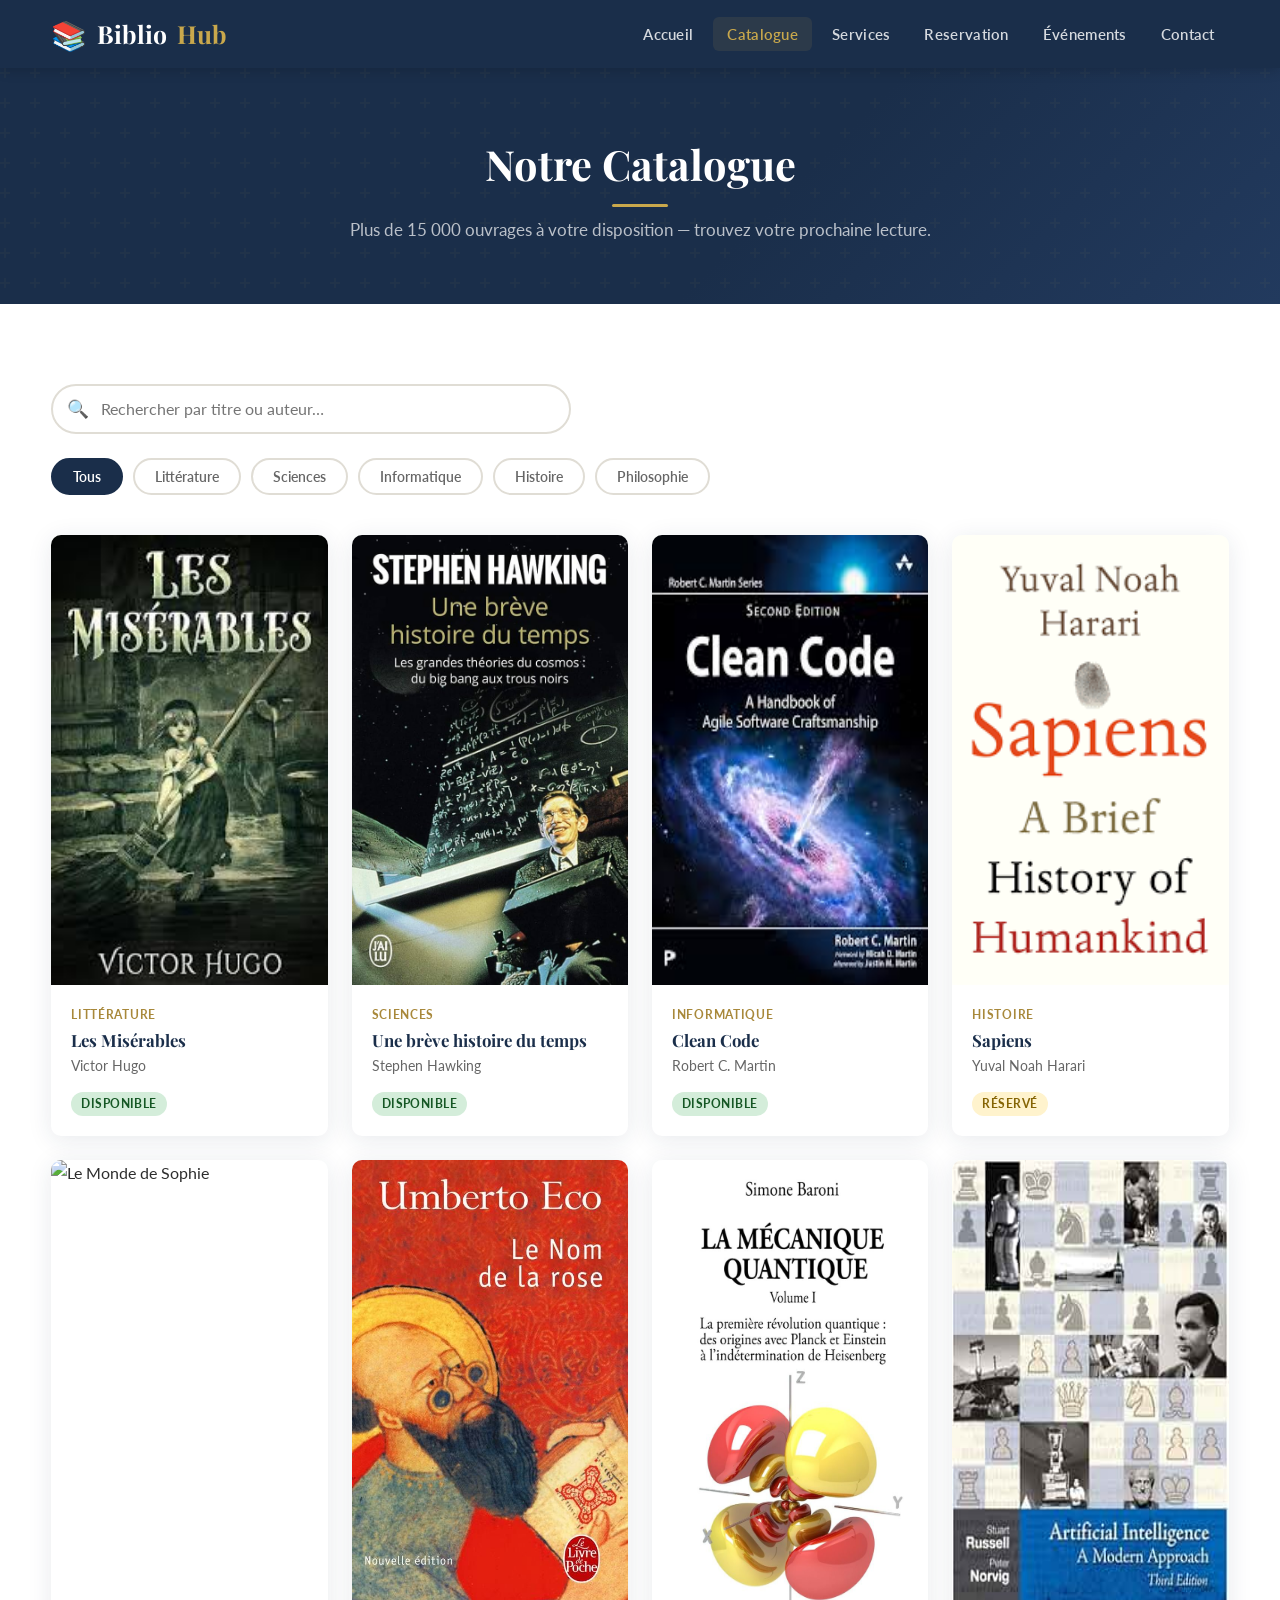
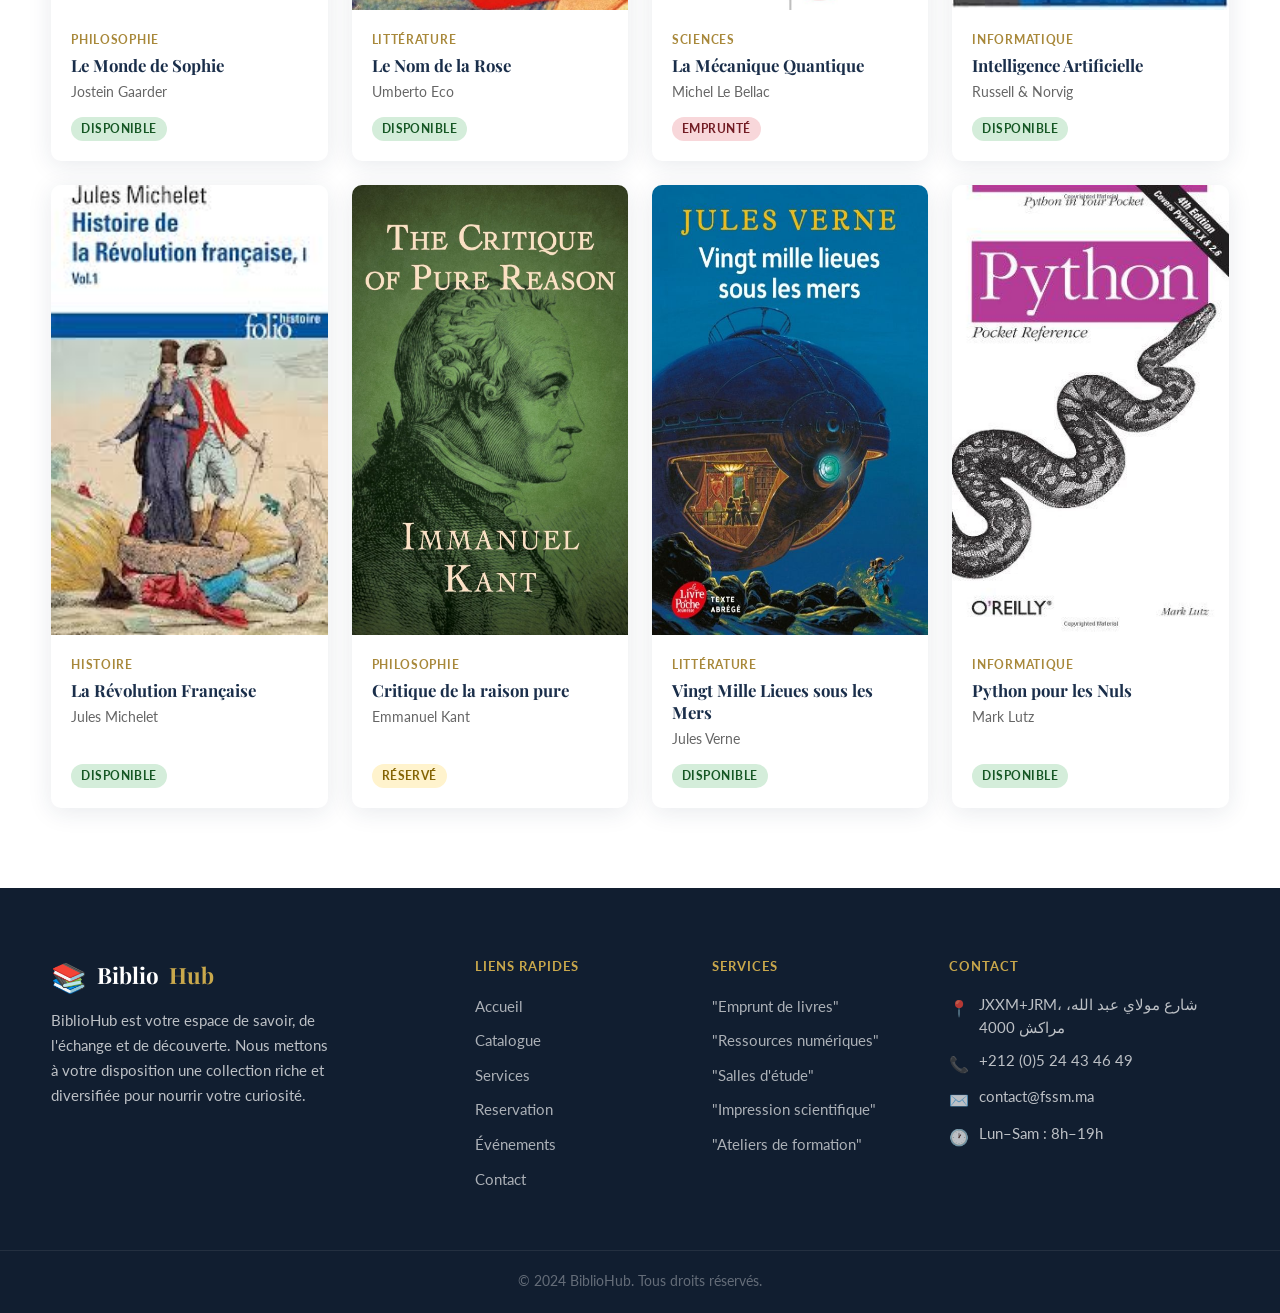
==== catalogue.html @ ebbd9ca8 "t5rbi9a" ====
<!DOCTYPE html>
<html lang="fr">
<head>
  <meta charset="UTF-8" />
  <meta name="viewport" content="width=device-width, initial-scale=1.0" />
  <title>Catalogue — BiblioHub</title>
  <link rel="preconnect" href="https://fonts.googleapis.com" />
  <link rel="preconnect" href="https://fonts.gstatic.com" crossorigin />
  <link href="https://fonts.googleapis.com/css2?family=Playfair+Display:wght@400;600;700&family=Lato:wght@300;400;600;700&display=swap" rel="stylesheet" />
  <link rel="stylesheet" href="css/style.css" />
</head>
<body>

  <!-- ── NAVBAR ── -->
  <nav class="navbar" role="navigation" aria-label="Navigation principale">
    <div class="nav-container">
      <a href="index.html" class="nav-logo" aria-label="BiblioHub — Accueil">
        <span class="logo-icon">📚</span>
        Biblio<span>Hub</span>
      </a>
      <button class="hamburger" id="hamburger" aria-label="Ouvrir le menu" aria-expanded="false">
        <span></span><span></span><span></span>
      </button>
      <ul class="nav-links" id="navLinks" role="list">
        <li><a href="index.html">Accueil</a></li>
        <li><a href="catalogue.html">Catalogue</a></li>
        <li><a href="services.html">Services</a></li>
        <li><a href="reservation.html">Reservation</a></li>
        <li><a href="evenements.html">Événements</a></li>
        <li><a href="contact.html">Contact</a></li>
      </ul>
    </div>
  </nav>

  <!-- ── PAGE HEADER ── -->
  <header class="page-header">
    <h1>Notre Catalogue</h1>
    <div class="gold-line"></div>
    <p>Plus de 15 000 ouvrages à votre disposition — trouvez votre prochaine lecture.</p>
  </header>

  <!-- ── CATALOGUE SECTION ── -->
  <section class="section">
    <div class="container">

      <!-- Search and filter controls -->
      <div class="catalogue-controls">

        <!-- Live search input -->
        <div class="search-box">
          <span class="search-icon" aria-hidden="true">🔍</span>
          <input
            type="search"
            id="bookSearch"
            placeholder="Rechercher par titre ou auteur…"
            aria-label="Rechercher un livre"
            autocomplete="off"
          />
        </div>

        <!-- Category filter buttons -->
        <div class="filter-buttons" role="group" aria-label="Filtrer par catégorie">
          <button class="filter-btn active" data-category="tous">Tous</button>
          <button class="filter-btn" data-category="littérature">Littérature</button>
          <button class="filter-btn" data-category="sciences">Sciences</button>
          <button class="filter-btn" data-category="informatique">Informatique</button>
          <button class="filter-btn" data-category="histoire">Histoire</button>
          <button class="filter-btn" data-category="philosophie">Philosophie</button>
        </div>

      </div>

      <!-- Books grid — 12 cards, each with data-category for JS filtering -->
      <div class="catalogue-grid">

        <!-- 1 — Littérature -->
        <article class="book-card" data-category="littérature">
          <div class="book-cover" aria-hidden="true" style="display: contents;"><img src="images/Les Misérables.jfif" alt="Les Misérables" height="450px"></div>
          <div class="book-body">
            <div class="book-category">Littérature</div>
            <h3 class="book-title">Les Misérables</h3>
            <p class="book-author">Victor Hugo</p>
            <div class="book-footer">
              <span class="badge badge-available">Disponible</span>
            </div>
          </div>
        </article>

        <!-- 2 — Sciences -->
        <article class="book-card" data-category="sciences">
          <div class="book-cover" aria-hidden="true" style="display: contents;"><img src="images/Une brève histoire du temps.jpg" alt="Une brève histoire du temps" height="450px"></div>
          <div class="book-body">
            <div class="book-category">Sciences</div>
            <h3 class="book-title">Une brève histoire du temps</h3>
            <p class="book-author">Stephen Hawking</p>
            <div class="book-footer">
              <span class="badge badge-available">Disponible</span>
            </div>
          </div>
        </article>

        <!-- 3 — Informatique -->
        <article class="book-card" data-category="informatique">
          <div class="book-cover" aria-hidden="true" style="display: contents;"><img src="images/Clean Code.jfif" alt="Clean Code" height="450px"></div>
          <div class="book-body">
            <div class="book-category">Informatique</div>
            <h3 class="book-title">Clean Code</h3>
            <p class="book-author">Robert C. Martin</p>
            <div class="book-footer">
              <span class="badge badge-available">Disponible</span>
            </div>
          </div>
        </article>

        <!-- 4 — Histoire -->
        <article class="book-card" data-category="histoire">
          <div class="book-cover" aria-hidden="true" style="display: contents;"><img src="images/Sapiens.png" alt="Sapiens" height="450px"></div>
          <div class="book-body">
            <div class="book-category">Histoire</div>
            <h3 class="book-title">Sapiens</h3>
            <p class="book-author">Yuval Noah Harari</p>
            <div class="book-footer">
              <span class="badge badge-reserved">Réservé</span>
            </div>
          </div>
        </article>

        <!-- 5 — Philosophie -->
        <article class="book-card" data-category="philosophie">
          <div class="book-cover" aria-hidden="true" style="display: contents;"><img src="images/Le Monde de Sophie.jfif" alt="Le Monde de Sophie" height="450px"></div>
          <div class="book-body">
            <div class="book-category">Philosophie</div>
            <h3 class="book-title">Le Monde de Sophie</h3>
            <p class="book-author">Jostein Gaarder</p>
            <div class="book-footer">
              <span class="badge badge-available">Disponible</span>
            </div>
          </div>
        </article>

        <!-- 6 — Littérature -->
        <article class="book-card" data-category="littérature">
          <div class="book-cover" aria-hidden="true" style="display: contents;"><img src="images/Le Nom de la Rose.jfif" alt="Le Nom de la Rose" height="450px"></div>
          <div class="book-body">
            <div class="book-category">Littérature</div>
            <h3 class="book-title">Le Nom de la Rose</h3>
            <p class="book-author">Umberto Eco</p>
            <div class="book-footer">
              <span class="badge badge-available">Disponible</span>
            </div>
          </div>
        </article>

        <!-- 7 — Sciences -->
        <article class="book-card" data-category="sciences">
          <div class="book-cover" aria-hidden="true" style="display: contents;"><img src="images/La Mécanique Quantique.jfif" alt="La Mécanique Quantique" height="450px"></div>
          <div class="book-body">
            <div class="book-category">Sciences</div>
            <h3 class="book-title">La Mécanique Quantique</h3>
            <p class="book-author">Michel Le Bellac</p>
            <div class="book-footer">
              <span class="badge badge-unavailable">Emprunté</span>
            </div>
          </div>
        </article>

        <!-- 8 — Informatique -->
        <article class="book-card" data-category="informatique">
          <div class="book-cover" aria-hidden="true" style="display: contents;"><img src="images/Intelligence Artificielle.jpg" alt="Intelligence Artificielle" height="450px"></div>
          <div class="book-body">
            <div class="book-category">Informatique</div>
            <h3 class="book-title">Intelligence Artificielle</h3>
            <p class="book-author">Russell & Norvig</p>
            <div class="book-footer">
              <span class="badge badge-available">Disponible</span>
            </div>
          </div>
        </article>

        <!-- 9 — Histoire -->
        <article class="book-card" data-category="histoire">
          <div class="book-cover" aria-hidden="true" style="display: contents;"><img src="images/La Révolution Française.jfif" alt="La Révolution Française" height="450px"></div>
          <div class="book-body">
            <div class="book-category">Histoire</div>
            <h3 class="book-title">La Révolution Française</h3>
            <p class="book-author">Jules Michelet</p>
            <div class="book-footer">
              <span class="badge badge-available">Disponible</span>
            </div>
          </div>
        </article>

        <!-- 10 — Philosophie -->
        <article class="book-card" data-category="philosophie">
          <div class="book-cover" aria-hidden="true" style="display: contents;"><img src="images/Critique de la raison pure.jpg" alt="Critique de la raison pure" height="450px"></div>
          <div class="book-body">
            <div class="book-category">Philosophie</div>
            <h3 class="book-title">Critique de la raison pure</h3>
            <p class="book-author">Emmanuel Kant</p>
            <div class="book-footer">
              <span class="badge badge-reserved">Réservé</span>
            </div>
          </div>
        </article>

        <!-- 11 — Littérature -->
        <article class="book-card" data-category="littérature">
          <div class="book-cover" aria-hidden="true" style="display: contents;"><img src="images/Vingt Mille Lieues sous les Mers.jpg" alt="Vingt Mille Lieues sous les Mers" height="450px"></div>
          <div class="book-body">
            <div class="book-category">Littérature</div>
            <h3 class="book-title">Vingt Mille Lieues sous les Mers</h3>
            <p class="book-author">Jules Verne</p>
            <div class="book-footer">
              <span class="badge badge-available">Disponible</span>
            </div>
          </div>
        </article>

        <!-- 12 — Informatique -->
        <article class="book-card" data-category="informatique">
          <div class="book-cover" aria-hidden="true" style="display: contents;"><img src="images/Python pour les Nuls.jpg" alt="Python pour les Nuls" height="450px"></div>
          <div class="book-body">
            <div class="book-category">Informatique</div>
            <h3 class="book-title">Python pour les Nuls</h3>
            <p class="book-author">Mark Lutz</p>
            <div class="book-footer">
              <span class="badge badge-available">Disponible</span>
            </div>
          </div>
        </article>

      </div><!-- /catalogue-grid -->

      <!-- No results message (shown by JS when nothing matches) -->
      <div id="noResults" class="no-results" style="display:none;" role="status" aria-live="polite">
        <p>🔎 Aucun livre trouvé pour votre recherche. Essayez un autre terme.</p>
      </div>

    </div>
  </section>

  <!-- ── FOOTER ── -->
  <footer class="footer" role="contentinfo">
    <div class="container">
      <div class="footer-grid">
        <div class="footer-brand">
          <div class="nav-logo" style="margin-bottom:14px;">
            <span class="logo-icon">📚</span> Biblio<span>Hub</span>
          </div>
          <p>BiblioHub est votre espace de savoir, de l'échange et de découverte. Nous mettons à votre disposition une collection riche et diversifiée pour nourrir votre curiosité.</p>
        </div>
        <div>
          <h4>Liens rapides</h4>
          <ul>
            <li><a href="index.html">Accueil</a></li>
            <li><a href="catalogue.html">Catalogue</a></li>
            <li><a href="services.html">Services</a></li>
            <li><a href="reservation.html">Reservation</a></li>
            <li><a href="evenements.html">Événements</a></li>
            <li><a href="contact.html">Contact</a></li>
          </ul>
        </div>
        <div>
          <h4>Services</h4>
          <ul>
            <li><a href="services.html">"Emprunt de livres"</a></li>
            <li><a href="services.html">"Ressources numériques"</a></li>
            <li><a href="services.html">"Salles d'étude"</a></li>
            <li><a href="services.html">"Impression scientifique"</a></li>
            <li><a href="services.html">"Ateliers de formation"</a></li>
          </ul>
        </div>
        <div>
          <h4>Contact</h4>
          <ul class="footer-contact">
            <li><span class="icon">📍</span><span>JXXM+JRM، شارع مولاي عبد الله، مراكش 4000</span></li>
            <li><span class="icon">📞</span><span>+212 (0)5 24 43 46 49</span></li>
            <li><span class="icon">✉️</span><span>contact@fssm.ma</span></li>
            <li><span class="icon">🕐</span><span>Lun–Sam : 8h–19h</span></li>
          </ul>
        </div>
      </div>
    </div>
    <div class="footer-bottom">
      <p>&copy; 2024 BiblioHub. Tous droits réservés.</p>
    </div>
  </footer>

  <button id="scrollTop" aria-label="Retour en haut">&#8679;</button>
  <script src="js/main.js"></script>
</body>
</html>
---- css/style.css ----
/* ============================================================
   BiblioHub — Main Stylesheet
   Color scheme: Dark Blue #1a2e4a | Gold #c9a84c | White #fff
   Fonts: Playfair Display (headings) + Lato (body)
   ============================================================ */

/* ── CSS Custom Properties ── */
:root {
  --blue:       #1a2e4a;
  --blue-light: #223a5e;
  --blue-dark:  #111e30;
  --gold:       #c9a84c;
  --gold-light: #e0c06a;
  --gold-dark:  #a8883a;
  --white:      #ffffff;
  --off-white:  #f8f6f1;
  --text:       #2d2d2d;
  --text-light: #666666;
  --border:     #e0ddd5;
  --shadow:     0 4px 24px rgba(26,46,74,0.10);
  --radius:     10px;
  --transition: 0.3s ease;
}

/* ── Reset & Base ── */
*, *::before, *::after { box-sizing: border-box; margin: 0; padding: 0; }

html { scroll-behavior: smooth; font-size: 16px; }

body {
  font-family: 'Lato', sans-serif;
  color: var(--text);
  background: var(--white);
  line-height: 1.6;
}

h1, h2, h3, h4, h5 {
  font-family: 'Playfair Display', serif;
  line-height: 1.25;
}

a { text-decoration: none; color: inherit; }
ul { list-style: none; }
img { max-width: 100%; display: block; }

/* ── Utility ── */
.container {
  width: 92%;
  max-width: 1200px;
  margin: 0 auto;
}

.section { padding: 80px 0; }

.section-header {
  text-align: center;
  margin-bottom: 52px;
}

.section-header h2 {
  font-size: 2.2rem;
  color: var(--blue);
  margin-bottom: 10px;
}

.section-header p {
  color: var(--text-light);
  font-size: 1.05rem;
  max-width: 560px;
  margin: 0 auto;
}

.gold-line {
  width: 56px;
  height: 3px;
  background: var(--gold);
  margin: 12px auto 0;
  border-radius: 2px;
}

.badge {
  display: inline-block;
  padding: 3px 10px;
  border-radius: 20px;
  font-size: 0.72rem;
  font-weight: 700;
  letter-spacing: 0.04em;
  text-transform: uppercase;
}

.badge-available  { background: #d4edda; color: #155724; }
.badge-reserved   { background: #fff3cd; color: #856404; }
.badge-unavailable{ background: #f8d7da; color: #721c24; }

/* ── Buttons ── */
.btn {
  display: inline-block;
  padding: 13px 30px;
  border-radius: var(--radius);
  font-family: 'Lato', sans-serif;
  font-size: 0.95rem;
  font-weight: 700;
  cursor: pointer;
  border: 2px solid transparent;
  transition: all var(--transition);
}

.btn-primary {
  background: var(--gold);
  color: var(--blue);
  border-color: var(--gold);
}
.btn-primary:hover {
  background: var(--gold-dark);
  border-color: var(--gold-dark);
  transform: translateY(-2px);
  box-shadow: 0 6px 20px rgba(201,168,76,0.35);
}

.btn-outline {
  background: transparent;
  color: var(--white);
  border-color: var(--white);
}
.btn-outline:hover {
  background: var(--white);
  color: var(--blue);
  transform: translateY(-2px);
}

/* ============================================================
   NAVBAR
   ============================================================ */
.navbar {
  position: sticky;
  top: 0;
  z-index: 1000;
  background: var(--blue);
  box-shadow: 0 2px 12px rgba(0,0,0,0.18);
}

.nav-container {
  display: flex;
  align-items: center;
  justify-content: space-between;
  height: 68px;
  width: 92%;
  max-width: 1200px;
  margin: 0 auto;
}

/* Logo */
.nav-logo {
  display: flex;
  align-items: center;
  gap: 10px;
  font-family: 'Playfair Display', serif;
  font-size: 1.55rem;
  font-weight: 700;
  color: var(--white);
}

.nav-logo .logo-icon {
  font-size: 1.8rem;
  line-height: 1;
}

.nav-logo span { color: var(--gold); }

/* Nav links */
.nav-links {
  display: flex;
  align-items: center;
  gap: 6px;
}

.nav-links a {
  padding: 8px 14px;
  border-radius: 6px;
  font-size: 0.93rem;
  font-weight: 600;
  color: rgba(255,255,255,0.82);
  transition: all var(--transition);
  letter-spacing: 0.02em;
}

.nav-links a:hover,
.nav-links a.active {
  color: var(--gold);
  background: rgba(201,168,76,0.10);
}

/* Hamburger */
.hamburger {
  display: none;
  flex-direction: column;
  gap: 5px;
  cursor: pointer;
  padding: 4px;
  background: none;
  border: none;
  z-index: 1100;
}

.hamburger span {
  display: block;
  width: 26px;
  height: 2px;
  background: var(--white);
  border-radius: 2px;
  transition: all var(--transition);
}

/* Hamburger open state */
.hamburger.open span:nth-child(1) { transform: translateY(7px) rotate(45deg); }
.hamburger.open span:nth-child(2) { opacity: 0; }
.hamburger.open span:nth-child(3) { transform: translateY(-7px) rotate(-45deg); }

/* ============================================================
   PAGE HEADER BANNER (inner pages)
   ============================================================ */
.page-header {
  background: linear-gradient(135deg, var(--blue) 60%, var(--blue-light) 100%);
  padding: 70px 0 60px;
  text-align: center;
  position: relative;
  overflow: hidden;
}

.page-header::before {
  content: '';
  position: absolute;
  inset: 0;
  background: url("data:image/svg+xml,%3Csvg width='60' height='60' viewBox='0 0 60 60' xmlns='http://www.w3.org/2000/svg'%3E%3Cg fill='none' fill-rule='evenodd'%3E%3Cg fill='%23c9a84c' fill-opacity='0.04'%3E%3Cpath d='M36 34v-4h-2v4h-4v2h4v4h2v-4h4v-2h-4zm0-30V0h-2v4h-4v2h4v4h2V6h4V4h-4zM6 34v-4H4v4H0v2h4v4h2v-4h4v-2H6zM6 4V0H4v4H0v2h4v4h2V6h4V4H6z'/%3E%3C/g%3E%3C/g%3E%3C/svg%3E");
}

.page-header h1 {
  font-size: 2.6rem;
  color: var(--white);
  position: relative;
}

.page-header p {
  color: rgba(255,255,255,0.70);
  margin-top: 10px;
  font-size: 1.05rem;
  position: relative;
}

.page-header .gold-line { margin: 14px auto 0; }

/* ============================================================
   HERO SECTION
   ============================================================ */
.hero {
  background: linear-gradient(135deg, var(--blue-dark) 0%, var(--blue) 55%, var(--blue-light) 100%);
  min-height: 92vh;
  display: flex;
  align-items: center;
  position: relative;
  overflow: hidden;
}

.hero::before {
  content: '';
  position: absolute;
  width: 600px;
  height: 600px;
  border-radius: 50%;
  background: rgba(201,168,76,0.06);
  top: -150px;
  right: -150px;
}

.hero::after {
  content: '';
  position: absolute;
  width: 350px;
  height: 350px;
  border-radius: 50%;
  background: rgba(201,168,76,0.04);
  bottom: -80px;
  left: -60px;
}

.hero-inner {
  display: grid;
  grid-template-columns: 1fr 1fr;
  align-items: center;
  gap: 60px;
  width: 92%;
  max-width: 1200px;
  margin: 0 auto;
  padding: 80px 0;
  position: relative;
  z-index: 1;
}

.hero-tag {
  display: inline-block;
  background: rgba(201,168,76,0.15);
  color: var(--gold);
  border: 1px solid rgba(201,168,76,0.30);
  padding: 5px 16px;
  border-radius: 20px;
  font-size: 0.82rem;
  font-weight: 700;
  letter-spacing: 0.08em;
  text-transform: uppercase;
  margin-bottom: 20px;
}

.hero-content h1 {
  font-size: 3.4rem;
  color: var(--white);
  margin-bottom: 20px;
  line-height: 1.15;
}

.hero-content h1 span { color: var(--gold); }

.hero-content p {
  color: rgba(255,255,255,0.72);
  font-size: 1.1rem;
  margin-bottom: 36px;
  max-width: 460px;
}

.hero-cta { display: flex; gap: 16px; flex-wrap: wrap; }

/* Floating book illustration */
.hero-visual {
  display: flex;
  justify-content: center;
  align-items: center;
}

.book-float {
  font-size: 9rem;
  animation: float 3.5s ease-in-out infinite;
  filter: drop-shadow(0 20px 40px rgba(201,168,76,0.25));
  line-height: 1;
}

@keyframes float {
  0%, 100% { transform: translateY(0) rotate(-3deg); }
  50%       { transform: translateY(-22px) rotate(3deg); }
}

/* ============================================================
   STATS SECTION
   ============================================================ */
.stats { background: var(--off-white); }

.stats-grid {
  display: grid;
  grid-template-columns: repeat(4, 1fr);
  gap: 28px;
}

.stat-card {
  background: var(--white);
  border-radius: var(--radius);
  padding: 38px 24px;
  text-align: center;
  box-shadow: var(--shadow);
  transition: transform var(--transition);
  border-top: 4px solid var(--gold);
}

.stat-card:hover { transform: translateY(-6px); }

.stat-icon { font-size: 2.4rem; margin-bottom: 14px; }

.stat-number {
  font-family: 'Playfair Display', serif;
  font-size: 2.6rem;
  font-weight: 700;
  color: var(--blue);
  line-height: 1;
}

.stat-label {
  color: var(--text-light);
  font-size: 0.88rem;
  margin-top: 6px;
  text-transform: uppercase;
  letter-spacing: 0.06em;
  font-weight: 600;
}

/* ============================================================
   BOOK SLIDER / CAROUSEL
   ============================================================ */
.slider-section { background: var(--white); }

.slider-wrapper { position: relative; }

.slider {
  overflow: hidden;
  border-radius: var(--radius);
  box-shadow: var(--shadow);
}

.slider-track {
  display: flex;
  transition: transform 0.55s cubic-bezier(0.4, 0, 0.2, 1);
}

.slide {
  min-width: 100%;
  background: linear-gradient(135deg, var(--blue) 0%, var(--blue-light) 100%);
  display: flex;
  align-items: center;
  gap: 60px;
  padding: 60px 70px;
  color: var(--white);
}

.slide-emoji { font-size: 7rem; flex-shrink: 0; }

.slide-content { flex: 1; }

.slide-category {
  display: inline-block;
  background: rgba(201,168,76,0.18);
  color: var(--gold);
  border: 1px solid rgba(201,168,76,0.30);
  padding: 4px 14px;
  border-radius: 16px;
  font-size: 0.78rem;
  font-weight: 700;
  text-transform: uppercase;
  letter-spacing: 0.07em;
  margin-bottom: 14px;
}

.slide-content h3 {
  font-size: 1.9rem;
  margin-bottom: 8px;
}

.slide-author { color: var(--gold); font-weight: 600; margin-bottom: 14px; }

.slide-desc { color: rgba(255,255,255,0.72); font-size: 0.97rem; line-height: 1.65; }

/* Slider controls */
.slider-btn {
  position: absolute;
  top: 50%;
  transform: translateY(-50%);
  background: var(--gold);
  color: var(--blue);
  border: none;
  width: 46px;
  height: 46px;
  border-radius: 50%;
  font-size: 1.1rem;
  font-weight: 700;
  cursor: pointer;
  transition: all var(--transition);
  z-index: 10;
  display: flex;
  align-items: center;
  justify-content: center;
}

.slider-btn:hover { background: var(--gold-dark); transform: translateY(-50%) scale(1.08); }
.slider-btn.prev { left: -22px; }
.slider-btn.next { right: -22px; }

.slider-dots {
  display: flex;
  justify-content: center;
  gap: 8px;
  margin-top: 22px;
}

.dot {
  width: 10px;
  height: 10px;
  border-radius: 50%;
  background: var(--border);
  cursor: pointer;
  transition: all var(--transition);
  border: none;
}

.dot.active { background: var(--gold); transform: scale(1.3); }

/* ============================================================
   NEW ARRIVALS (Book Cards)
   ============================================================ */
.arrivals { background: var(--off-white); }

.books-grid {
  display: grid;
  grid-template-columns: repeat(4, 1fr);
  gap: 26px;
}

.book-card {
  background: var(--white);
  border-radius: var(--radius);
  overflow: hidden;
  box-shadow: var(--shadow);
  transition: all var(--transition);
  display: flex;
  flex-direction: column;
}

.book-card:hover {
  transform: translateY(-7px);
  box-shadow: 0 12px 36px rgba(26,46,74,0.15);
}

.book-cover {
  padding: 0;
  width: 100%;
  position: relative;
}

.book-body { padding: 20px; flex: 1; display: flex; flex-direction: column; }

.book-category {
  font-size: 0.73rem;
  font-weight: 700;
  color: var(--gold-dark);
  text-transform: uppercase;
  letter-spacing: 0.06em;
  margin-bottom: 6px;
}

.book-title {
  font-family: 'Playfair Display', serif;
  font-size: 1.05rem;
  color: var(--blue);
  margin-bottom: 4px;
  line-height: 1.3;
}

.book-author { color: var(--text-light); font-size: 0.87rem; margin-bottom: 14px; }

.book-footer {
  display: flex;
  align-items: center;
  justify-content: space-between;
  margin-top: auto;
  flex-wrap: wrap;
  gap: 6px;
}

/* ============================================================
   FOOTER
   ============================================================ */
.footer {
  background: var(--blue-dark);
  color: rgba(255,255,255,0.72);
  padding: 70px 0 0;
}

.footer-grid {
  display: grid;
  grid-template-columns: 2fr 1fr 1fr 1.5fr;
  gap: 50px;
  padding-bottom: 50px;
}

.footer-brand .nav-logo { font-size: 1.4rem; margin-bottom: 14px; }

.footer-brand p { font-size: 0.92rem; line-height: 1.7; max-width: 280px; }

.footer h4 {
  font-family: 'Lato', sans-serif;
  font-size: 0.82rem;
  font-weight: 700;
  color: var(--gold);
  text-transform: uppercase;
  letter-spacing: 0.08em;
  margin-bottom: 18px;
}

.footer ul li { margin-bottom: 9px; }

.footer ul li a {
  color: rgba(255,255,255,0.65);
  font-size: 0.92rem;
  transition: color var(--transition);
}

.footer ul li a:hover { color: var(--gold); }

.footer-contact li {
  display: flex;
  gap: 10px;
  font-size: 0.92rem;
  margin-bottom: 10px;
}

.footer-contact .icon { font-size: 1rem; flex-shrink: 0; margin-top: 2px; }

.footer-bottom {
  border-top: 1px solid rgba(255,255,255,0.08);
  padding: 20px 0;
  text-align: center;
  font-size: 0.85rem;
  color: rgba(255,255,255,0.35);
}

/* ============================================================
   SCROLL-TO-TOP BUTTON
   ============================================================ */
#scrollTop {
  position: fixed;
  bottom: 30px;
  right: 30px;
  background: var(--gold);
  color: var(--blue);
  border: none;
  width: 46px;
  height: 46px;
  border-radius: 50%;
  font-size: 1.1rem;
  cursor: pointer;
  box-shadow: 0 4px 16px rgba(201,168,76,0.40);
  transition: all var(--transition);
  opacity: 0;
  visibility: hidden;
  z-index: 999;
  display: flex;
  align-items: center;
  justify-content: center;
}

#scrollTop.visible { opacity: 1; visibility: visible; }
#scrollTop:hover { background: var(--gold-dark); transform: translateY(-3px); }

/* ============================================================
   CATALOGUE PAGE
   ============================================================ */
.catalogue-controls {
  display: flex;
  flex-direction: column;
  gap: 24px;
  margin-bottom: 40px;
}

.search-box {
  position: relative;
  max-width: 520px;
}

.search-box input {
  width: 100%;
  padding: 14px 20px 14px 48px;
  border: 2px solid var(--border);
  border-radius: 30px;
  font-family: 'Lato', sans-serif;
  font-size: 0.97rem;
  color: var(--text);
  background: var(--white);
  transition: border-color var(--transition);
  outline: none;
}

.search-box input:focus { border-color: var(--gold); }

.search-icon {
  position: absolute;
  left: 16px;
  top: 50%;
  transform: translateY(-50%);
  font-size: 1.1rem;
  pointer-events: none;
}

.filter-buttons {
  display: flex;
  flex-wrap: wrap;
  gap: 10px;
}

.filter-btn {
  padding: 8px 20px;
  border-radius: 24px;
  border: 2px solid var(--border);
  background: var(--white);
  color: var(--text-light);
  font-family: 'Lato', sans-serif;
  font-size: 0.88rem;
  font-weight: 600;
  cursor: pointer;
  transition: all var(--transition);
}

.filter-btn:hover,
.filter-btn.active {
  background: var(--blue);
  border-color: var(--blue);
  color: var(--white);
}

/* Catalogue grid */
.catalogue-grid {
  display: grid;
  grid-template-columns: repeat(4, 1fr);
  gap: 24px;
}

.no-results {
  grid-column: 1 / -1;
  text-align: center;
  padding: 60px 0;
  color: var(--text-light);
  font-size: 1.05rem;
}

/* ============================================================
   SERVICES PAGE
   ============================================================ */
.services-grid {
  display: grid;
  grid-template-columns: repeat(3, 1fr);
  gap: 28px;
  margin-bottom: 70px;
}

.service-card {
  background: var(--white);
  border-radius: var(--radius);
  
  text-align: center;
  box-shadow: var(--shadow);
  transition: all var(--transition);
  border-bottom: 4px solid transparent;

}

.service-card:hover {
  transform: translateY(-7px);
  border-bottom-color: var(--gold);
  box-shadow: 0 14px 40px rgba(26,46,74,0.12);
}

.service-image img {
  width: 100%;
  height: 200px;
  object-fit: cover; 
  border-top-left-radius: var(--radius);
  border-top-right-radius: var(--radius);
}
.service-content {
  padding: 24px 20px;
  display: flex;
  flex-direction: column;
  gap: 12px;
}
.service-content h3 {
  font-size: 1.2rem;
  color: var(--blue);
}

/* Hours table */
.hours-section { background: var(--off-white); border-radius: var(--radius); padding: 50px; }

.hours-section h2 {
  font-size: 1.9rem;
  color: var(--blue);
  margin-bottom: 24px;
  text-align: center;
}

.hours-table {
  width: 100%;
  border-collapse: collapse;
  font-size: 0.95rem;
}

.hours-table th {
  background: var(--blue);
  color: var(--white);
  padding: 14px 20px;
  text-align: center;
  font-weight: 600;
  font-family: 'Lato', sans-serif;
}

.hours-table th:first-child {
  border-radius: 8px 0 0 0;
  text-align: left;
}
.hours-table th:last-child  { border-radius: 0 8px 0 0; }

.hours-table th:first-child {
  text-align: left;
}

.hours-table td {
  padding: 13px 20px;
  border-bottom: 1px solid var(--border);
  color: var(--text);
  text-align: center;
}
.hours-table td:first-child {
  text-align: left;
}

.hours-table tr:last-child td { border-bottom: none; }

.hours-table tr:nth-child(even) td { background: var(--white); }

.hours-open  { color: #155724; font-weight: 700; }
.hours-closed { color: #721c24; font-weight: 700; }

/* ============================================================
   RESERVATION PAGE
   ============================================================ */

.reservation-container {
  display: grid;
  grid-template-columns: 1.5fr 1fr;
  gap: 50px;
  align-items: start;
  margin: 10px 34px;
}

.reservation-form-card {
  background-color: var(--off-white);
  padding: 24px 28px;
  border-radius: var(--radius);
  border-color: var(--border);
  box-shadow: var(--shadow);
}

.reservation-form-card h2 {
  font-size: 1.7rem;
  margin-bottom: 8px;
}
.reservation-form-card > p {
  color: rgba(45,45,45,0.65);
  font-size: 0.93rem;
  margin-bottom: 32px;
}
.zones-card {
  background: var(--blue);
  border-radius: var(--radius);
  padding: 44px 36px;
  color: var(--white);
}

.zones-card h3 {
  margin-bottom: 20px;
  color: var(--gold-dark);
}

/* LIST */
.zones-list {
  list-style: none;
  padding: 0;
  margin: 0;
  border-left: 2px solid var(--gold);
}

/* ITEM */
.zones-list li {
  display: flex;
  gap: 12px;
  margin-bottom: 20px;
  position: relative;
  padding-left: 15px;
}

/* DOT */
.dot {
  width: 10px;
  height: 10px;
  background: var(--gold-light);
  border-radius: 50%;
  position: absolute;
  left: -6px;
  top: 10px;
}

/* HEADER */
.zones-list strong {
  margin-left: -2px;
  color: var(--white);
  font-family: 'Times New Roman', Times, serif;
}

/* TEXT */
.zones-list p {
  margin: 5px 5px;
  font-size: 0.9rem;
  color: var(--text-light);
}

/* ============================================================
   EVENTS PAGE
   ============================================================ */
.events-grid {
  display: grid;
  grid-template-columns: repeat(3, 1fr);
  gap: 28px;
}

.event-card {
  background: var(--white);
  border-radius: var(--radius);
  overflow: hidden;
  box-shadow: var(--shadow);
  display: flex;
  flex-direction: column;
  transition: all var(--transition);
}

.event-card:hover {
  transform: translateY(-6px);
  box-shadow: 0 14px 40px rgba(26,46,74,0.14);
}

.event-header {
  display: flex;
  align-items: stretch;
}

.event-date {
  background: var(--blue);
  color: var(--white);
  padding: 18px 22px;
  text-align: center;
  display: flex;
  flex-direction: column;
  min-width: 80px;
}

.event-date .day {
  font-family: 'Playfair Display', serif;
  font-size: 2rem;
  font-weight: 700;
  line-height: 1;
}

.event-date .month {
  font-size: 0.75rem;
  font-weight: 700;
  color: var(--gold);
  margin-top: 5px;
}

/* Color variants for event cards */
.event-card:nth-child(2) .event-date { background: #2a5298; }
.event-card:nth-child(3) .event-date { background: #1a6b4a; }
.event-card:nth-child(4) .event-date { background: #7b3fa0; }
.event-card:nth-child(5) .event-date { background: #c0392b; }
.event-card:nth-child(6) .event-date { background: #d35400; }

.event-title-block {
  padding: 16px 20px;
  background: var(--off-white);
  display: flex;
  align-items: center;
  flex: 1;
}

.event-title-block h3 {
  font-size: 1.05rem;
  color: var(--blue);
}

.event-body {
  padding: 20px;
  flex: 1;
  display: flex;
  flex-direction: column;
}

.event-body p { color: var(--text-light); font-size: 0.9rem; line-height: 1.6; flex: 1; }

.event-meta {
  display: flex;
  flex-direction: column;
  gap: 6px;
  margin-top: 16px;
  padding-top: 16px;
  border-top: 1px solid var(--border);
}

.event-meta span {
  font-size: 0.83rem;
  color: var(--text-light);
  display: flex;
  align-items: center;
  gap: 6px;
}

/* ============================================================
   CONTACT PAGE
   ============================================================ */
.contact-layout {
  display: grid;
  grid-template-columns: 1fr 1.6fr;
  gap: 50px;
  align-items: start;
}

.contact-info-card {
  background: var(--blue);
  border-radius: var(--radius);
  padding: 44px 36px;
  color: var(--white);
}

.contact-info-card h2 {
  font-size: 1.7rem;
  margin-bottom: 8px;
}

.contact-info-card > p {
  color: rgba(255,255,255,0.65);
  font-size: 0.93rem;
  margin-bottom: 32px;
  line-height: 1.6;
}

.contact-item {
  display: flex;
  gap: 16px;
  margin-bottom: 24px;
  align-items: flex-start;
}

.contact-item .ci-icon {
  font-size: 1.5rem;
  flex-shrink: 0;
  margin-top: 2px;
}

.contact-item h4 {
  font-family: 'Lato', sans-serif;
  font-size: 0.78rem;
  font-weight: 700;
  color: var(--gold);
  text-transform: uppercase;
  letter-spacing: 0.07em;
  margin-bottom: 4px;
}

.contact-item p { color: rgba(255,255,255,0.78); font-size: 0.92rem; line-height: 1.5; }

.contact-hours {
  margin-top: 28px;
  padding-top: 24px;
  border-top: 1px solid rgba(255,255,255,0.12);
}

.contact-hours h4 {
  font-family: 'Lato', sans-serif;
  font-size: 0.78rem;
  font-weight: 700;
  color: var(--gold);
  text-transform: uppercase;
  letter-spacing: 0.07em;
  margin-bottom: 12px;
}

.contact-hours p { font-size: 0.88rem; color: rgba(255,255,255,0.72); margin-bottom: 5px; }

/* Contact form */
.contact-form-card {
  background: var(--white);
  border-radius: var(--radius);
  padding: 44px 40px;
  box-shadow: var(--shadow);
}

.contact-form-card h2 {
  font-size: 1.7rem;
  color: var(--blue);
  margin-bottom: 8px;
}

.contact-form-card > p {
  color: var(--text-light);
  font-size: 0.93rem;
  margin-bottom: 28px;
}

.form-row {
  display: grid;
  grid-template-columns: 1fr 1fr;
  gap: 20px;
}

.form-group {
  display: flex;
  flex-direction: column;
  gap: 6px;
  margin-bottom: 20px;
}

.form-group label {
  font-size: 0.88rem;
  font-weight: 700;
  color: var(--text);
}

.form-group label span { color: var(--gold-dark); margin-left: 2px; }

.form-group input,
.form-group select,
.form-group textarea {
  padding: 12px 16px;
  border: 2px solid var(--border);
  border-radius: 8px;
  font-family: 'Lato', sans-serif;
  font-size: 0.95rem;
  color: var(--text);
  background: var(--white);
  transition: border-color var(--transition);
  outline: none;
  width: 100%;
}

.form-group input:focus,
.form-group select:focus,
.form-group textarea:focus {
  border-color: var(--gold);
  box-shadow: 0 0 0 3px rgba(201,168,76,0.12);
}

.form-group input.error,
.form-group select.error,
.form-group textarea.error { border-color: #dc3545; }

.form-group textarea { resize: vertical; min-height: 130px; }

.field-error {
  font-size: 0.80rem;
  color: #dc3545;
  margin-top: 3px;
  display: none;
}

.field-error.visible { display: block; }

.form-submit { margin-top: 6px; }

/* Success message */
.success-message {
  background: #d4edda;
  color: #155724;
  border: 1px solid #c3e6cb;
  border-radius: 8px;
  padding: 18px 22px;
  text-align: center;
  font-weight: 600;
  font-size: 0.97rem;
  display: none;
  margin-top: 20px;
}

.success-message.visible { display: block; }

/* ============================================================
   RESPONSIVE BREAKPOINTS
   ============================================================ */

/* ── Tablet (≤ 1024px) ── */
@media (max-width: 1024px) {
  .hero-content h1 { font-size: 2.7rem; }
  .book-float { font-size: 7rem; }
  .stats-grid { grid-template-columns: repeat(2, 1fr); }
  .books-grid { grid-template-columns: repeat(2, 1fr); }
  .catalogue-grid { grid-template-columns: repeat(3, 1fr); }
  .footer-grid { grid-template-columns: 1fr 1fr; gap: 36px; }
  .events-grid { grid-template-columns: repeat(2, 1fr); }
  .services-grid { grid-template-columns: repeat(2, 1fr); }
  .contact-layout { grid-template-columns: 1fr; }
}

/* ── Mobile (≤ 768px) ── */
@media (max-width: 768px) {
  .section { padding: 56px 0; }

  /* Navbar */
  .hamburger { display: flex; }

  .nav-links {
    position: fixed;
    top: 0;
    right: -100%;
    width: 75%;
    max-width: 300px;
    height: 100vh;
    background: var(--blue-dark);
    flex-direction: column;
    align-items: flex-start;
    padding: 90px 30px 40px;
    gap: 4px;
    transition: right var(--transition);
    box-shadow: -4px 0 20px rgba(0,0,0,0.25);
  }

  .nav-links.open { right: 0; }
  .nav-links a { width: 100%; padding: 12px 16px; font-size: 1rem; }

  /* Hero */
  .hero-inner {
    grid-template-columns: 1fr;
    text-align: center;
    gap: 36px;
    padding: 60px 0;
  }

  .hero-content h1 { font-size: 2.1rem; }
  .hero-content p { margin: 0 auto 30px; }
  .hero-cta { justify-content: center; }
  .book-float { font-size: 5.5rem; }

  /* Stats */
  .stats-grid { grid-template-columns: repeat(2, 1fr); }

  /* Slider */
  .slide { flex-direction: column; padding: 40px 30px; gap: 24px; text-align: center; }
  .slide-emoji { font-size: 4.5rem; }
  .slide-content h3 { font-size: 1.5rem; }
  .slider-btn.prev { left: 8px; }
  .slider-btn.next { right: 8px; }

  /* Books */
  .books-grid { grid-template-columns: repeat(2, 1fr); }
  .catalogue-grid { grid-template-columns: repeat(2, 1fr); }

  /* Services */
  .services-grid { grid-template-columns: 1fr; }
  .hours-section { padding: 30px 20px; }

  /* Events */
  .events-grid { grid-template-columns: 1fr; }

  /* Contact */
  .form-row { grid-template-columns: 1fr; }
  .contact-form-card { padding: 30px 22px; }

  /* Footer */
  .footer-grid { grid-template-columns: 1fr; gap: 30px; }

  /* Page header */
  .page-header h1 { font-size: 2rem; }
}

/* ── Small Mobile (≤ 480px) ── */
@media (max-width: 480px) {
  .hero-content h1 { font-size: 1.8rem; }
  .stats-grid { grid-template-columns: 1fr 1fr; }
  .books-grid { grid-template-columns: 1fr; }
  .catalogue-grid { grid-template-columns: 1fr; }
  .section-header h2 { font-size: 1.75rem; }
  .slider-btn { width: 36px; height: 36px; font-size: 0.9rem; }
}
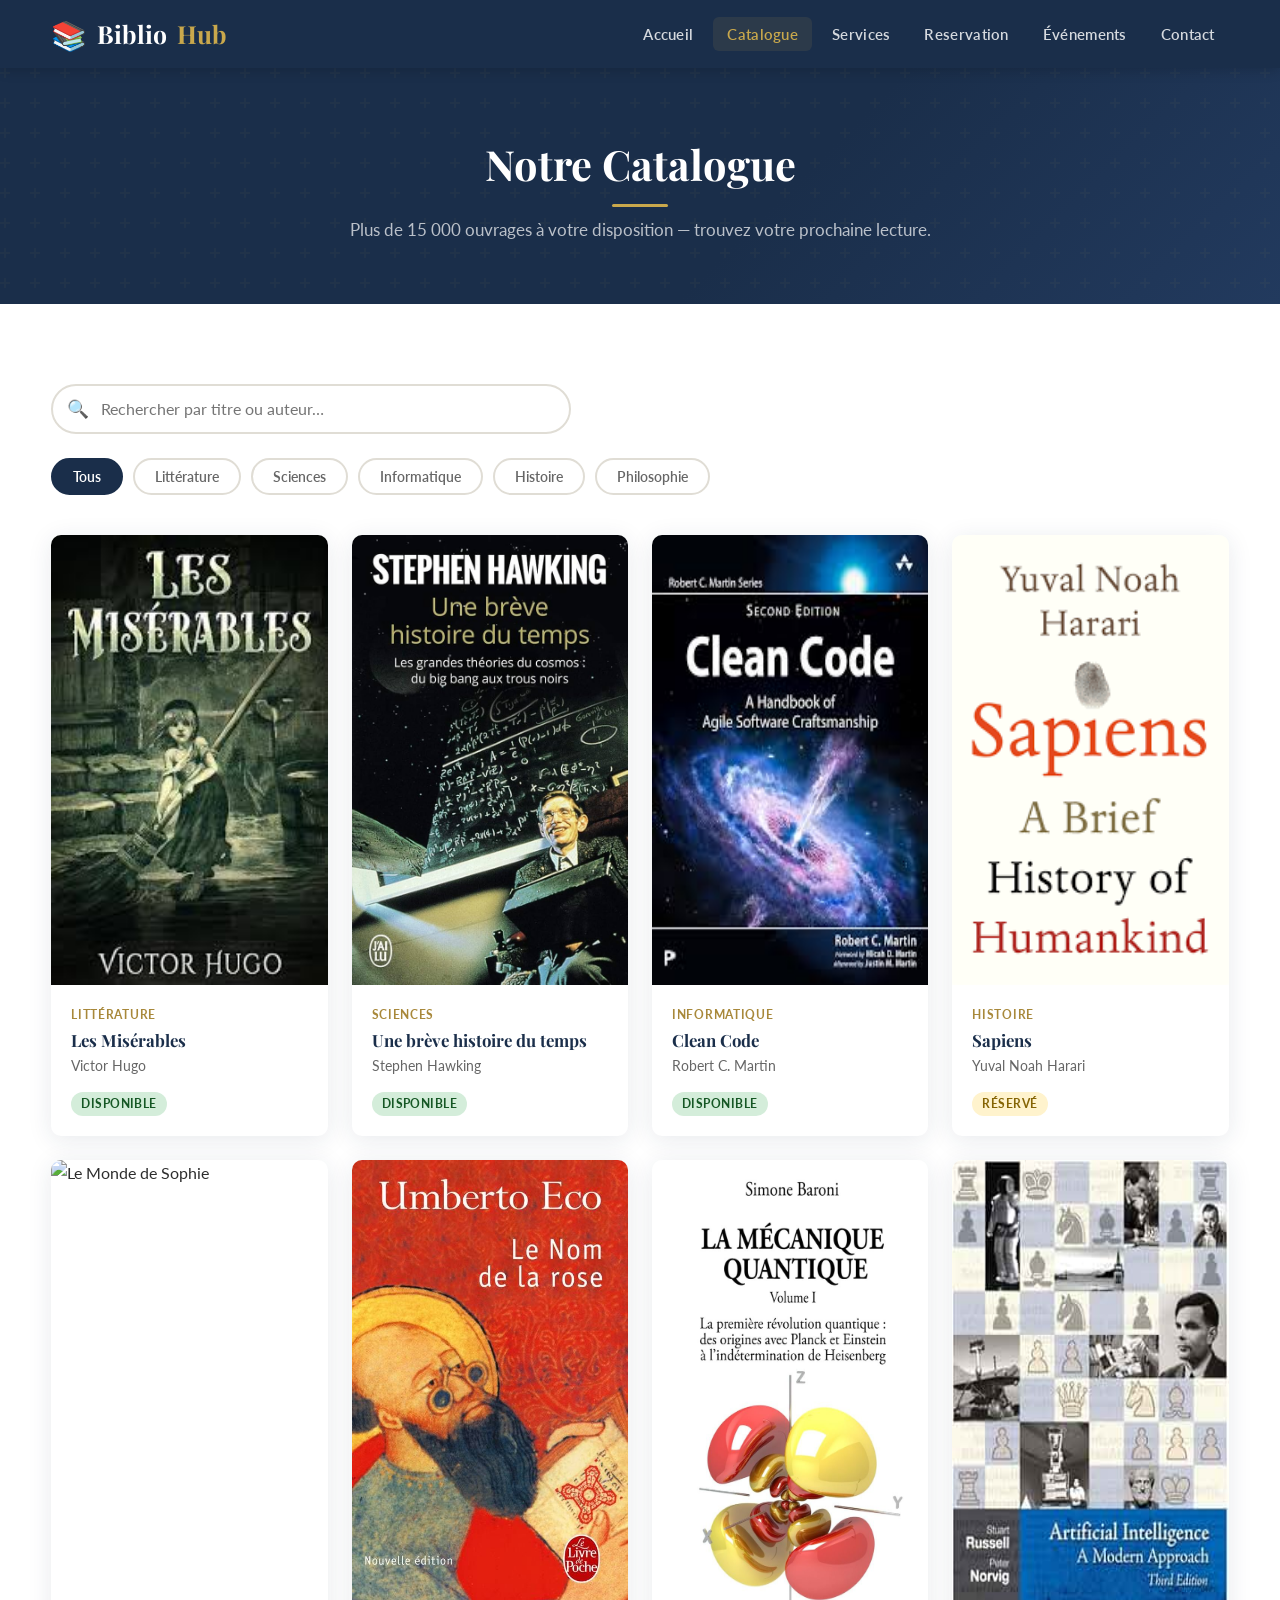
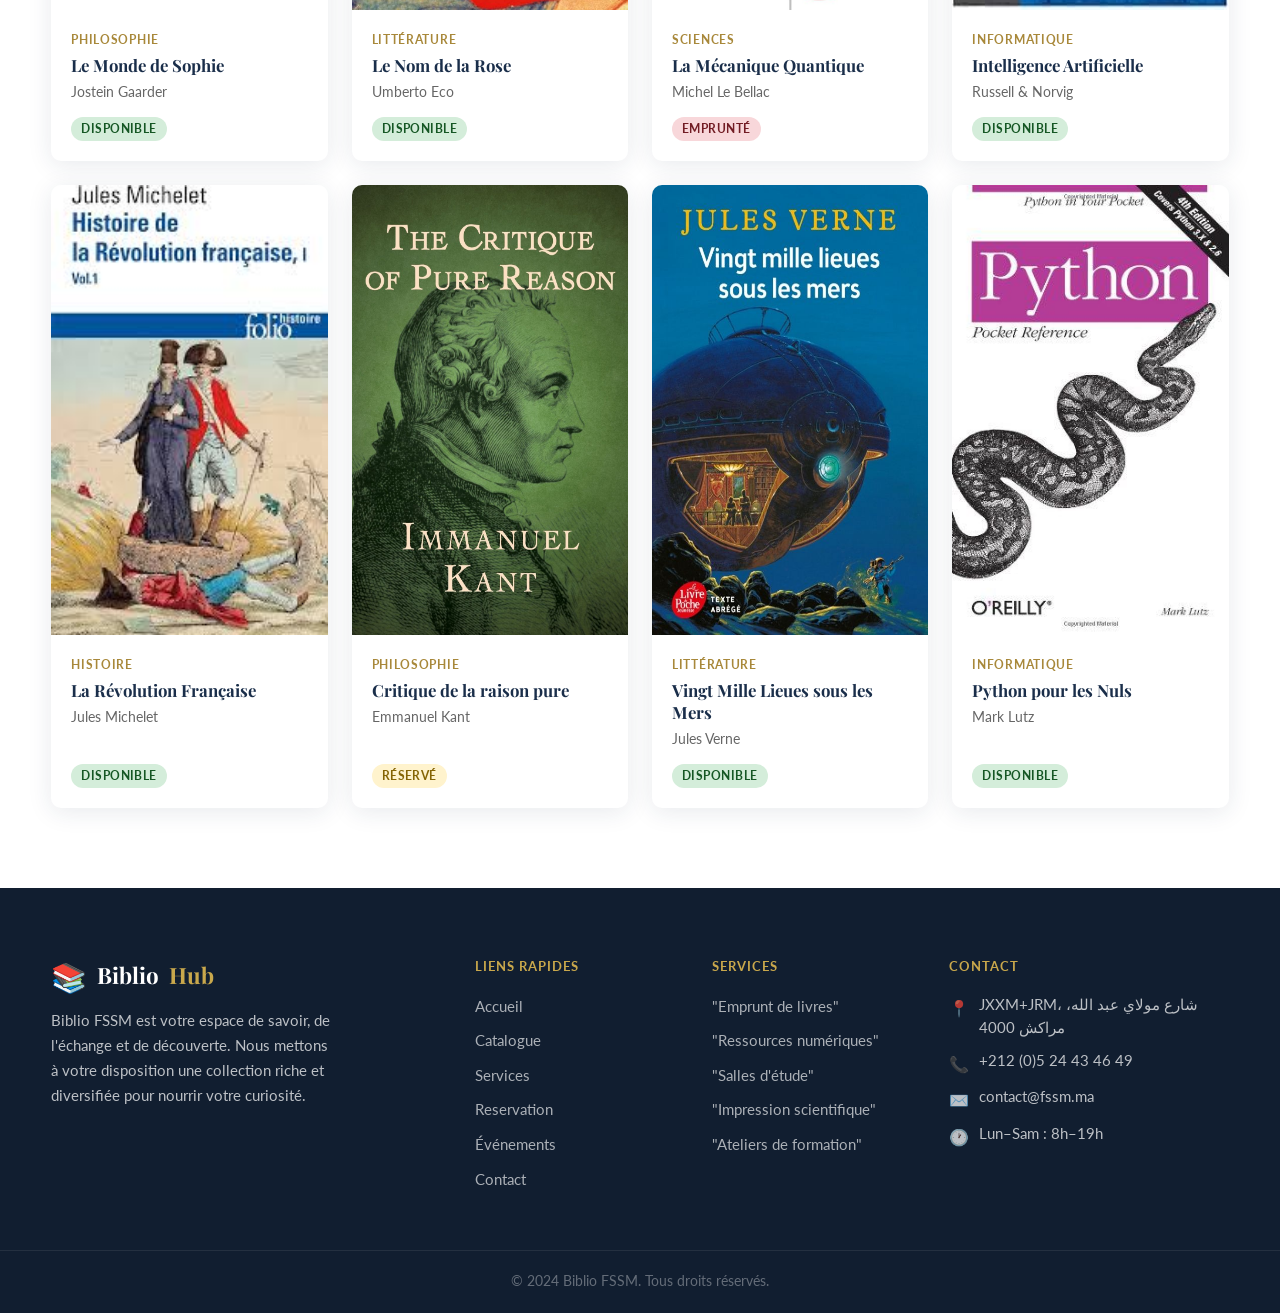
==== commit bbde8c8a: "fssm2" ====
--- a/catalogue.html
+++ b/catalogue.html
@@ -3,7 +3,7 @@
 <head>
   <meta charset="UTF-8" />
   <meta name="viewport" content="width=device-width, initial-scale=1.0" />
-  <title>Catalogue — BiblioHub</title>
+  <title>Catalogue — Biblio FSSM</title>
   <link rel="preconnect" href="https://fonts.googleapis.com" />
   <link rel="preconnect" href="https://fonts.gstatic.com" crossorigin />
   <link href="https://fonts.googleapis.com/css2?family=Playfair+Display:wght@400;600;700&family=Lato:wght@300;400;600;700&display=swap" rel="stylesheet" />
@@ -14,7 +14,7 @@
   <!-- ── NAVBAR ── -->
   <nav class="navbar" role="navigation" aria-label="Navigation principale">
     <div class="nav-container">
-      <a href="index.html" class="nav-logo" aria-label="BiblioHub — Accueil">
+      <a href="index.html" class="nav-logo" aria-label="Biblio FSSM — Accueil">
         <span class="logo-icon">📚</span>
         Biblio<span>Hub</span>
       </a>
@@ -247,7 +247,7 @@
           <div class="nav-logo" style="margin-bottom:14px;">
             <span class="logo-icon">📚</span> Biblio<span>Hub</span>
           </div>
-          <p>BiblioHub est votre espace de savoir, de l'échange et de découverte. Nous mettons à votre disposition une collection riche et diversifiée pour nourrir votre curiosité.</p>
+          <p>Biblio FSSM est votre espace de savoir, de l'échange et de découverte. Nous mettons à votre disposition une collection riche et diversifiée pour nourrir votre curiosité.</p>
         </div>
         <div>
           <h4>Liens rapides</h4>
@@ -282,7 +282,7 @@
       </div>
     </div>
     <div class="footer-bottom">
-      <p>&copy; 2024 BiblioHub. Tous droits réservés.</p>
+      <p>&copy; 2024 Biblio FSSM. Tous droits réservés.</p>
     </div>
   </footer>
 
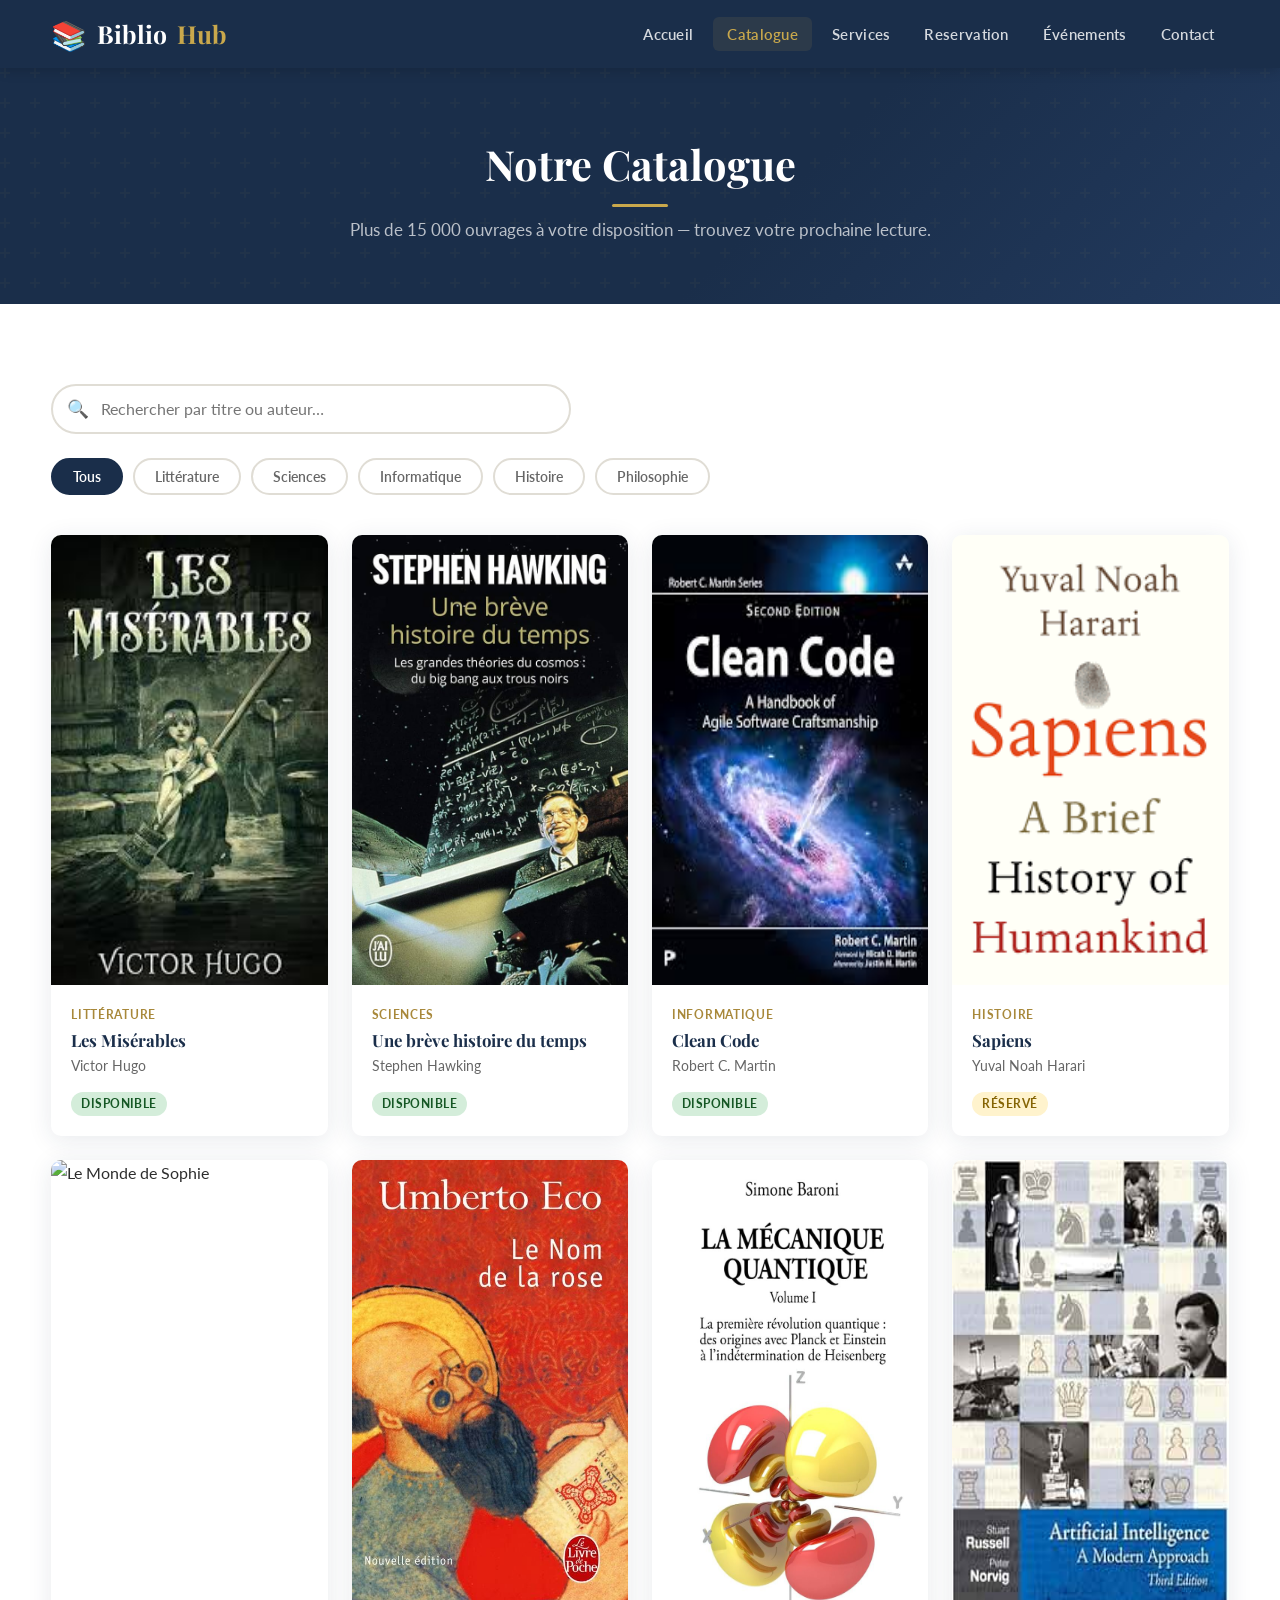
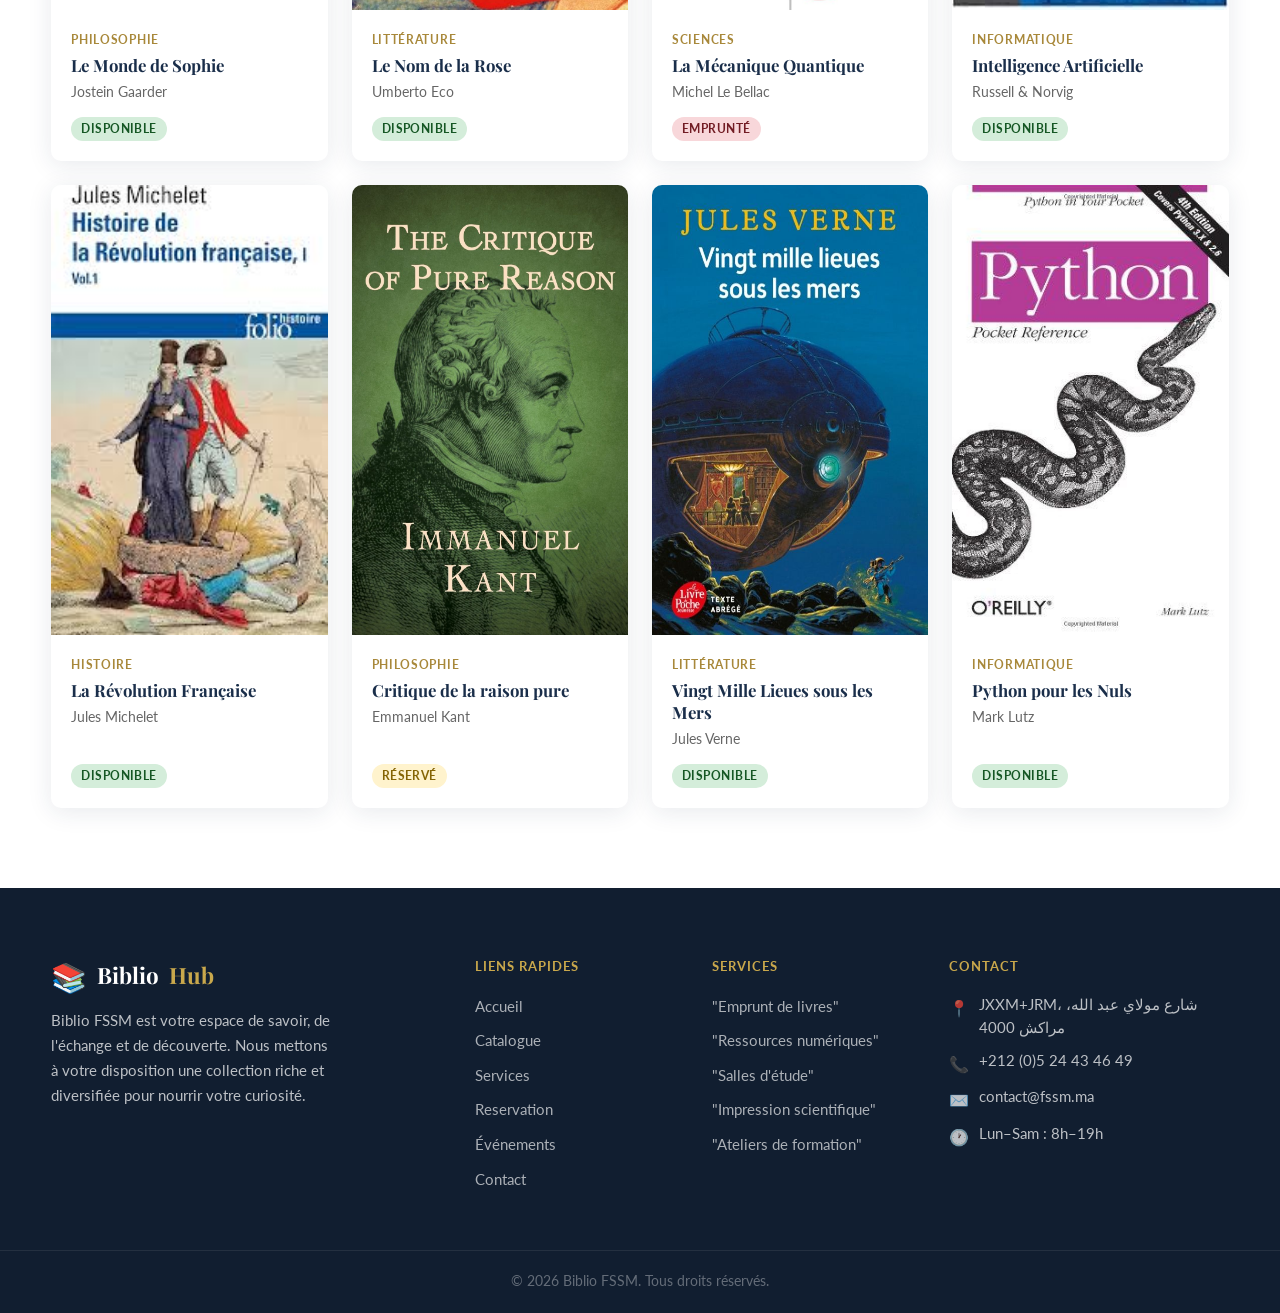
==== commit ca41dafd: "fssm3" ====
--- a/catalogue.html
+++ b/catalogue.html
@@ -282,7 +282,7 @@
       </div>
     </div>
     <div class="footer-bottom">
-      <p>&copy; 2024 Biblio FSSM. Tous droits réservés.</p>
+      <p>&copy; 2026 Biblio FSSM. Tous droits réservés.</p>
     </div>
   </footer>
 
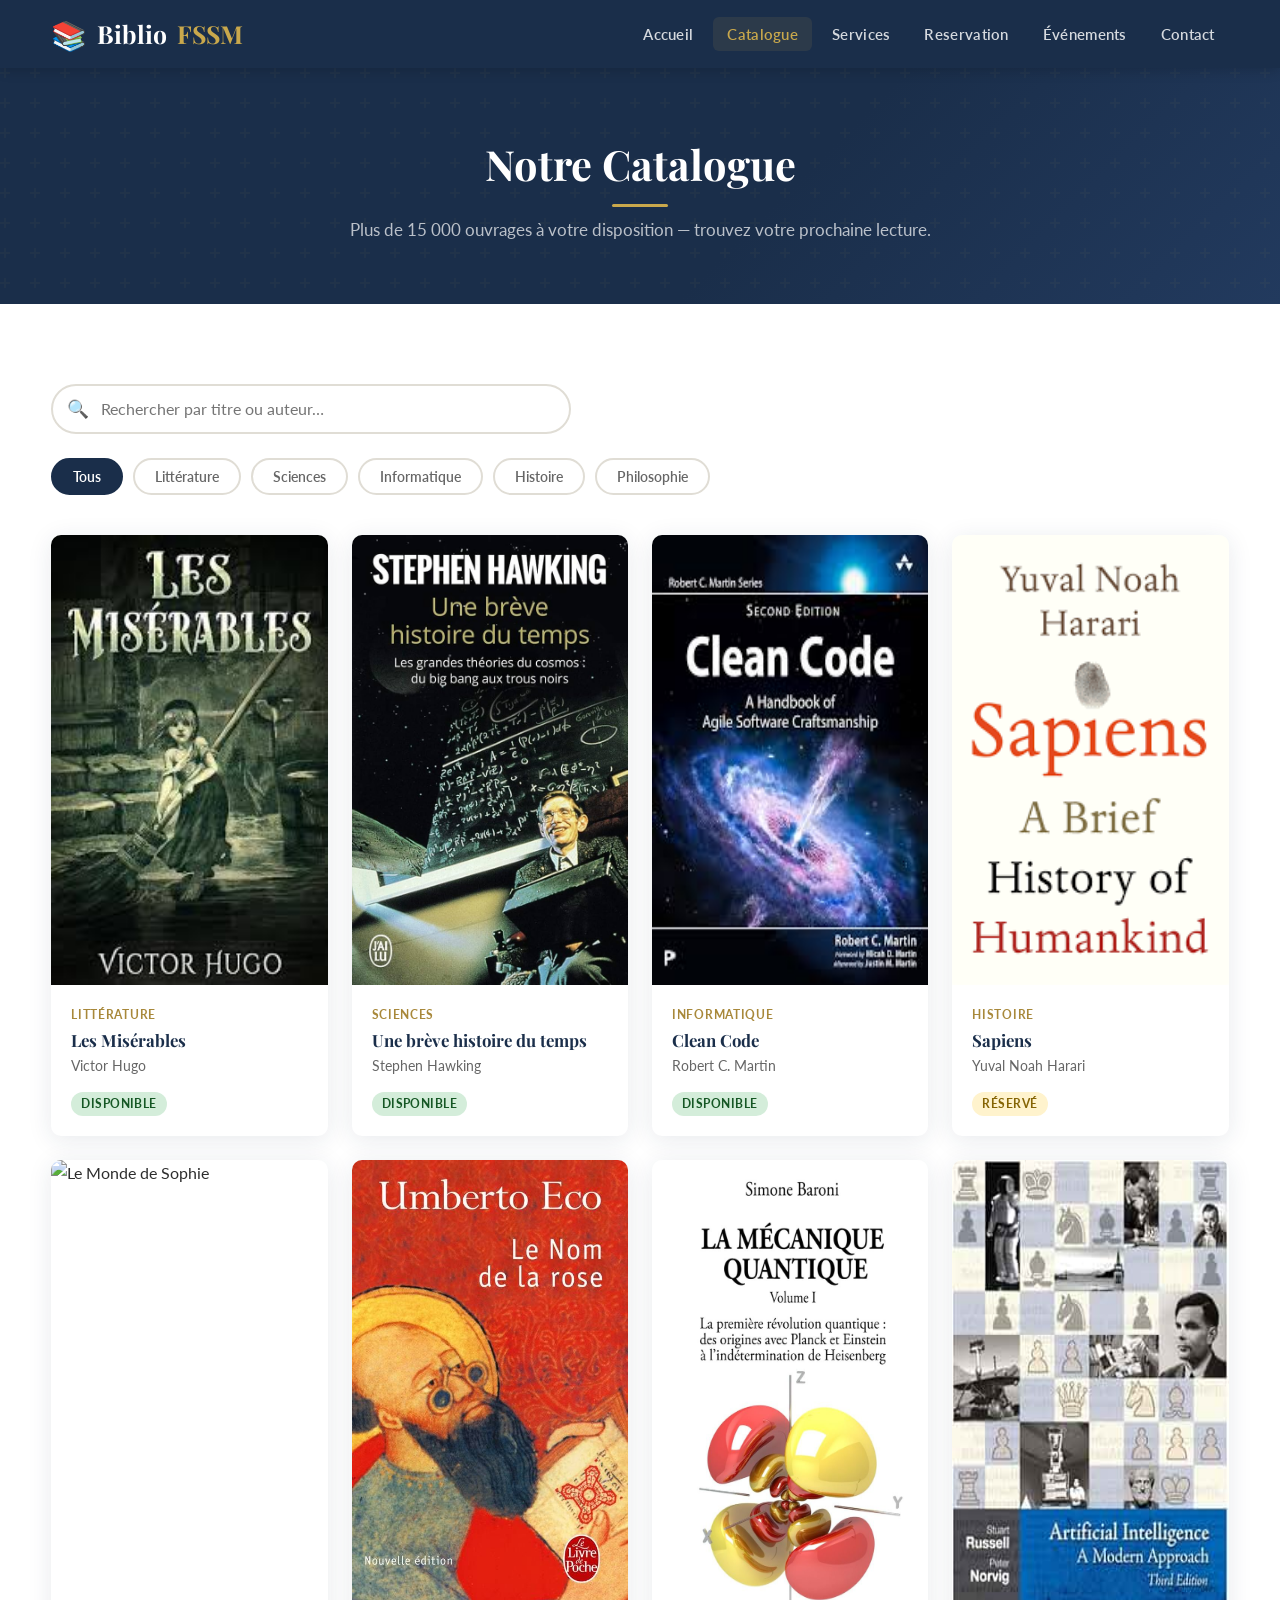
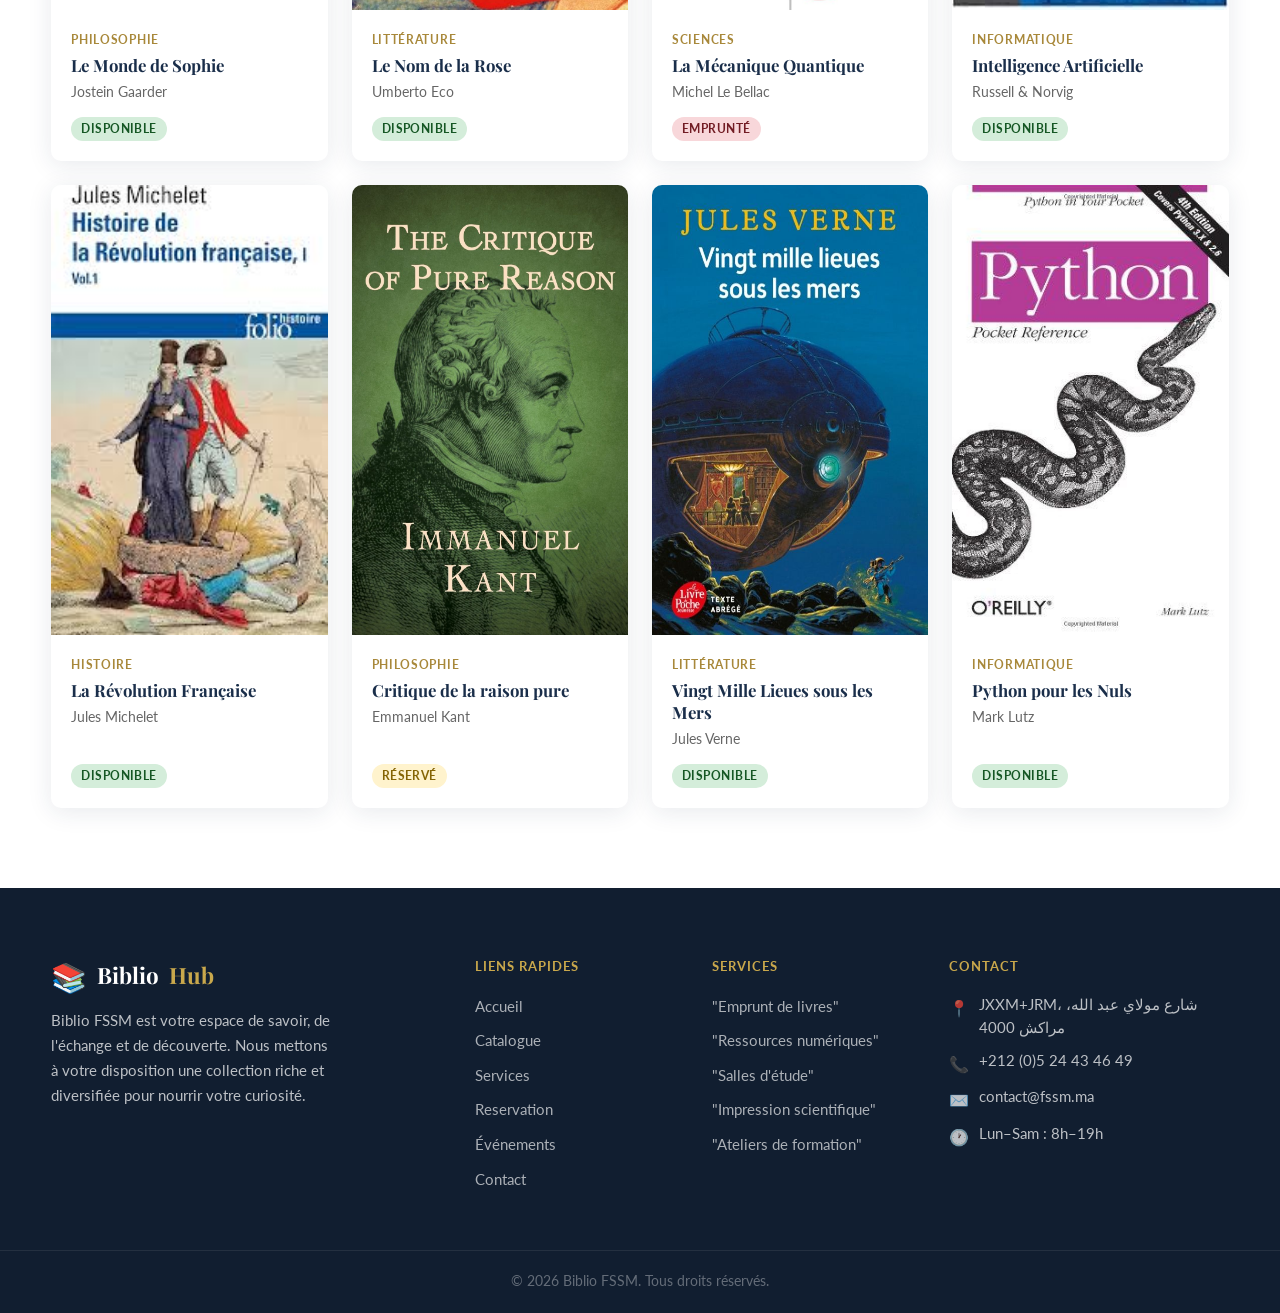
==== commit b39a4c9b: "fssm5" ====
--- a/catalogue.html
+++ b/catalogue.html
@@ -16,7 +16,7 @@
     <div class="nav-container">
       <a href="index.html" class="nav-logo" aria-label="Biblio FSSM — Accueil">
         <span class="logo-icon">📚</span>
-        Biblio<span>Hub</span>
+        Biblio<span>FSSM</span>
       </a>
       <button class="hamburger" id="hamburger" aria-label="Ouvrir le menu" aria-expanded="false">
         <span></span><span></span><span></span>
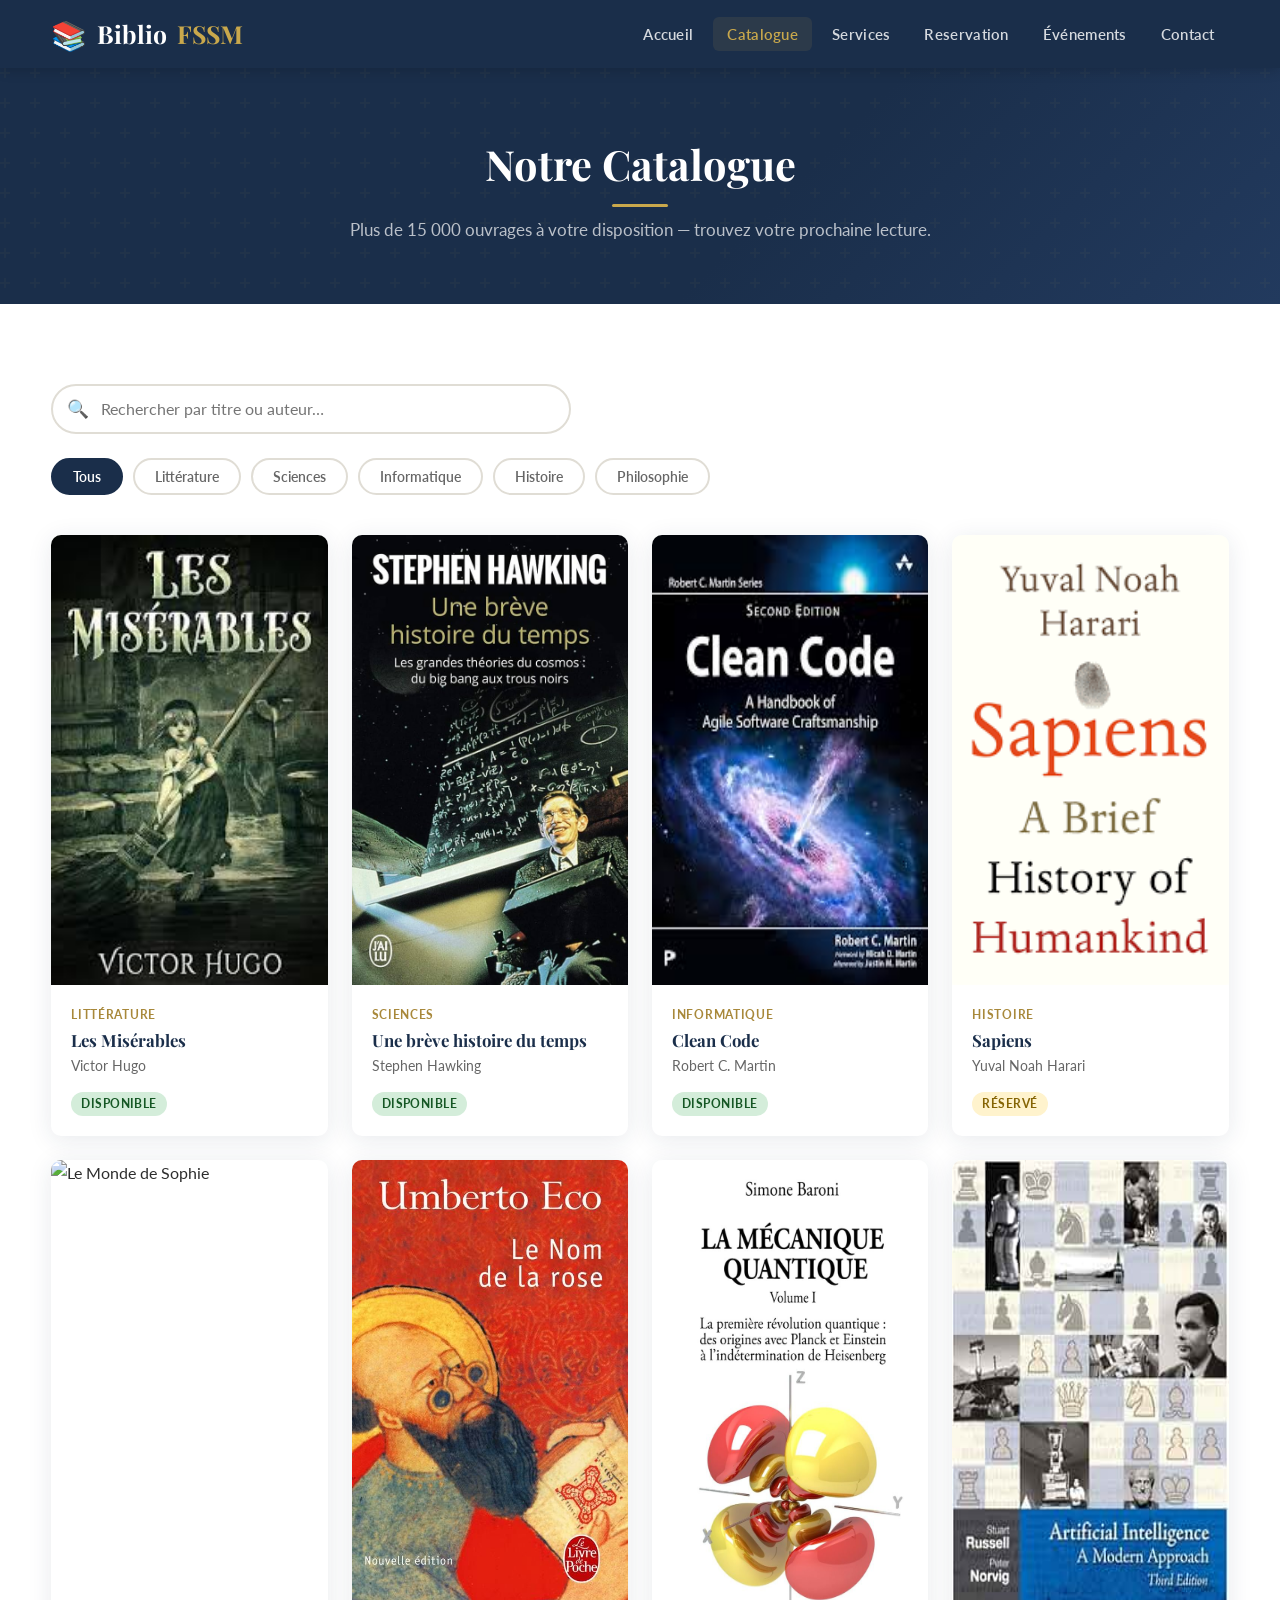
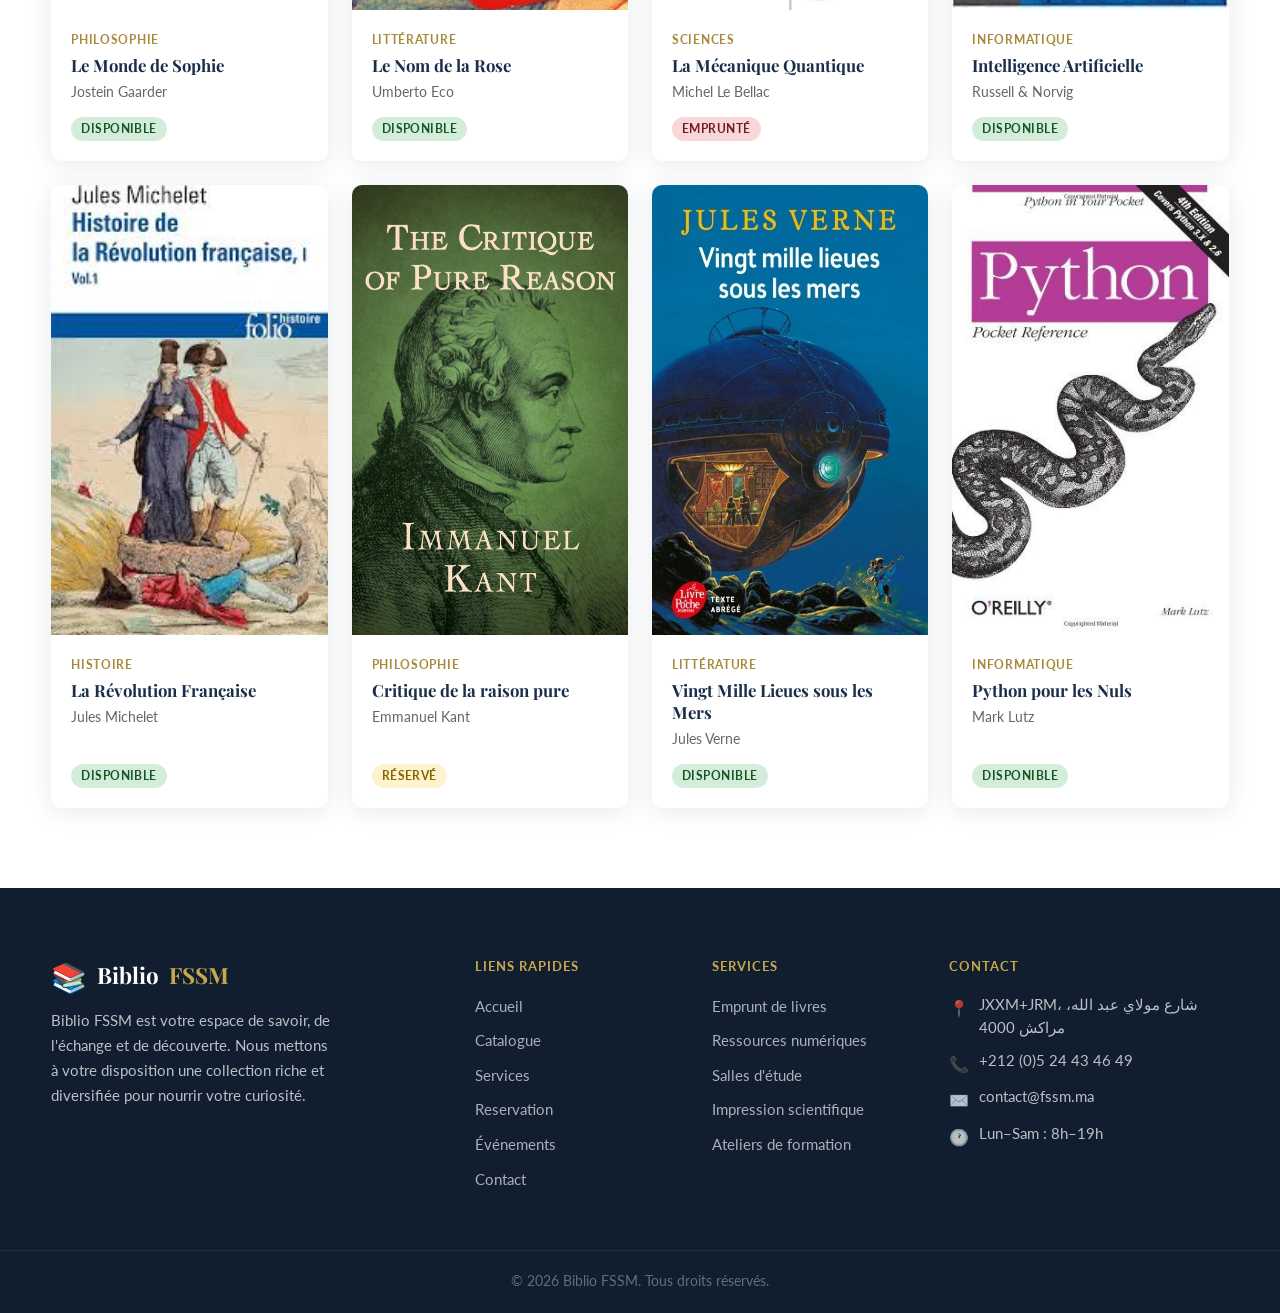
==== commit 757decee: "Certaines choses que nous avons oubliées" ====
--- a/catalogue.html
+++ b/catalogue.html
@@ -43,10 +43,10 @@
   <section class="section">
     <div class="container">
 
-      <!-- Search and filter controls -->
+      <!-- recherche et filter control -->
       <div class="catalogue-controls">
 
-        <!-- Live search input -->
+        <!-- Live reccherche input -->
         <div class="search-box">
           <span class="search-icon" aria-hidden="true">🔍</span>
           <input
@@ -70,7 +70,7 @@
 
       </div>
 
-      <!-- Books grid — 12 cards, each with data-category for JS filtering -->
+      <!-- livres— 12 cards -->
       <div class="catalogue-grid">
 
         <!-- 1 — Littérature -->
@@ -245,7 +245,7 @@
       <div class="footer-grid">
         <div class="footer-brand">
           <div class="nav-logo" style="margin-bottom:14px;">
-            <span class="logo-icon">📚</span> Biblio<span>Hub</span>
+            <span class="logo-icon">📚</span> Biblio<span>FSSM</span>
           </div>
           <p>Biblio FSSM est votre espace de savoir, de l'échange et de découverte. Nous mettons à votre disposition une collection riche et diversifiée pour nourrir votre curiosité.</p>
         </div>
@@ -263,11 +263,11 @@
         <div>
           <h4>Services</h4>
           <ul>
-            <li><a href="services.html">"Emprunt de livres"</a></li>
-            <li><a href="services.html">"Ressources numériques"</a></li>
-            <li><a href="services.html">"Salles d'étude"</a></li>
-            <li><a href="services.html">"Impression scientifique"</a></li>
-            <li><a href="services.html">"Ateliers de formation"</a></li>
+            <li><a href="services.html">Emprunt de livres</a></li>
+            <li><a href="services.html">Ressources numériques</a></li>
+            <li><a href="services.html">Salles d'étude</a></li>
+            <li><a href="services.html">Impression scientifique</a></li>
+            <li><a href="services.html">Ateliers de formation</a></li>
           </ul>
         </div>
         <div>
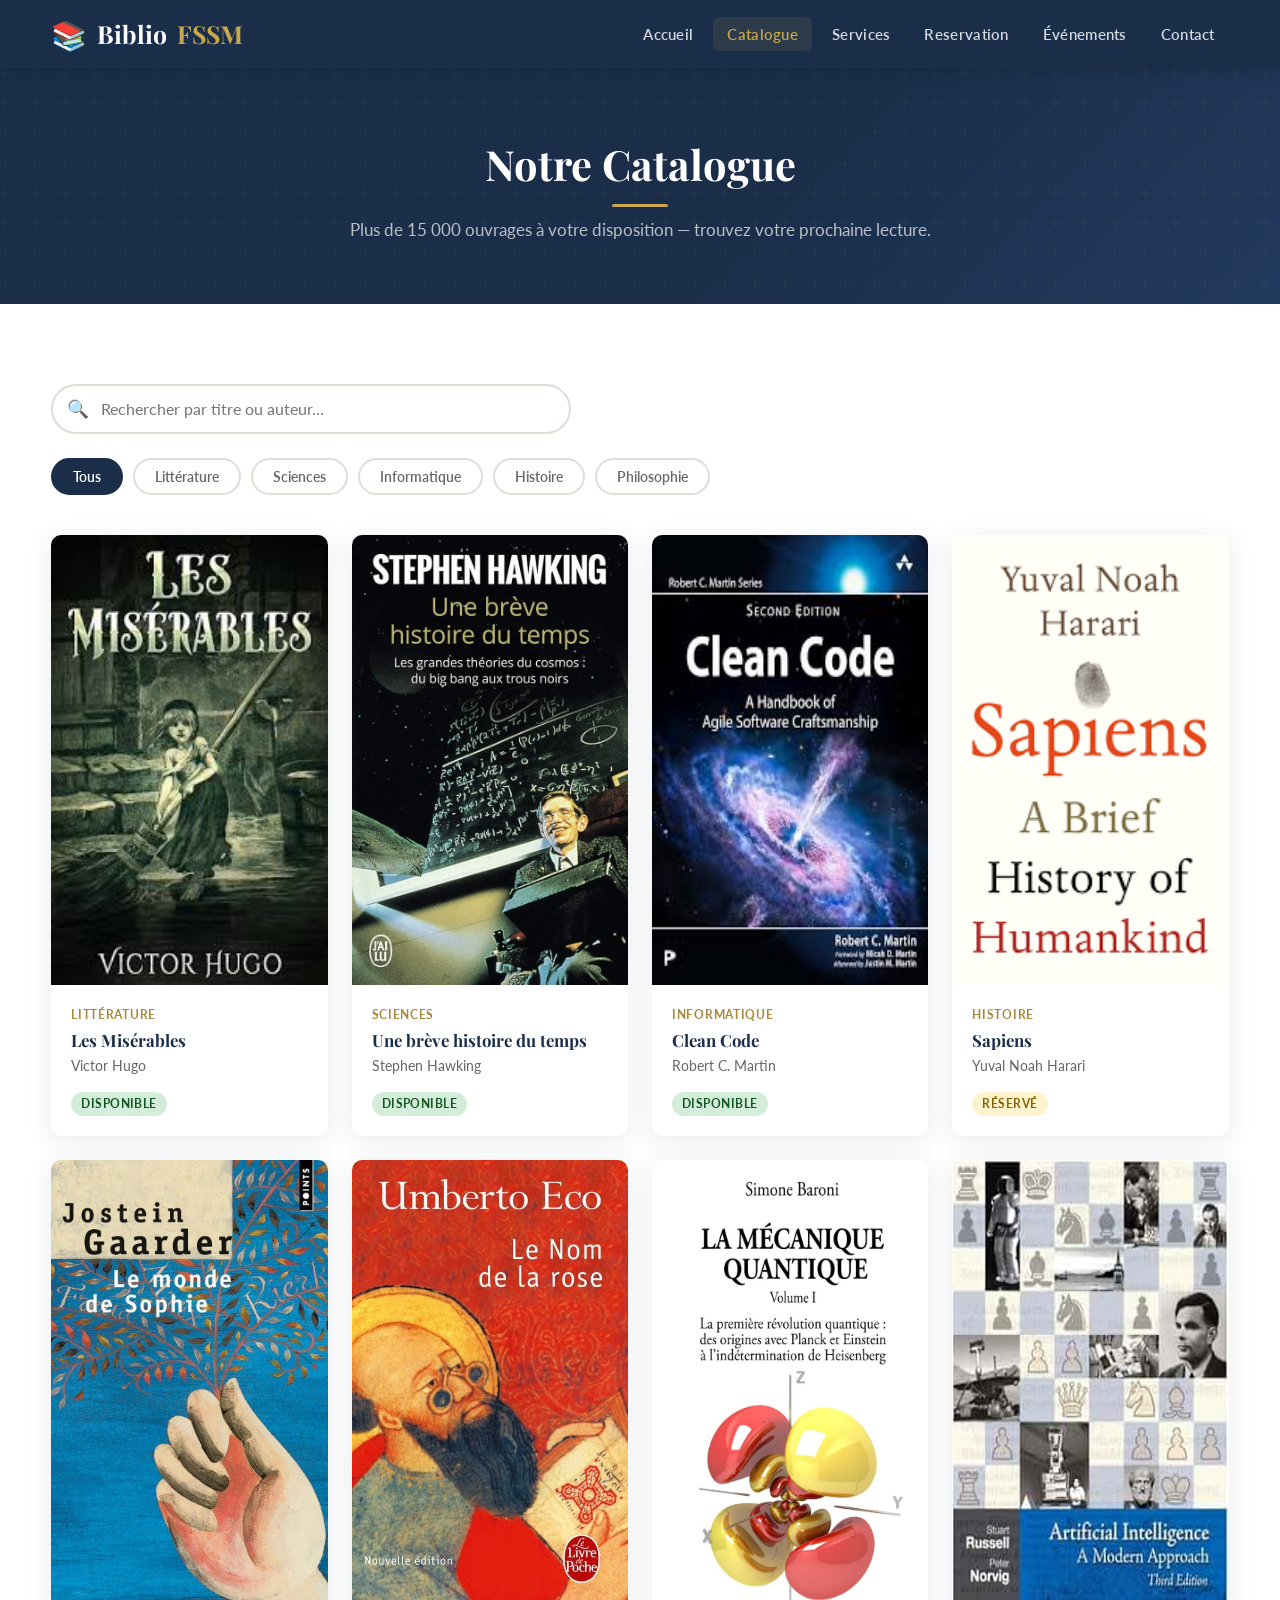
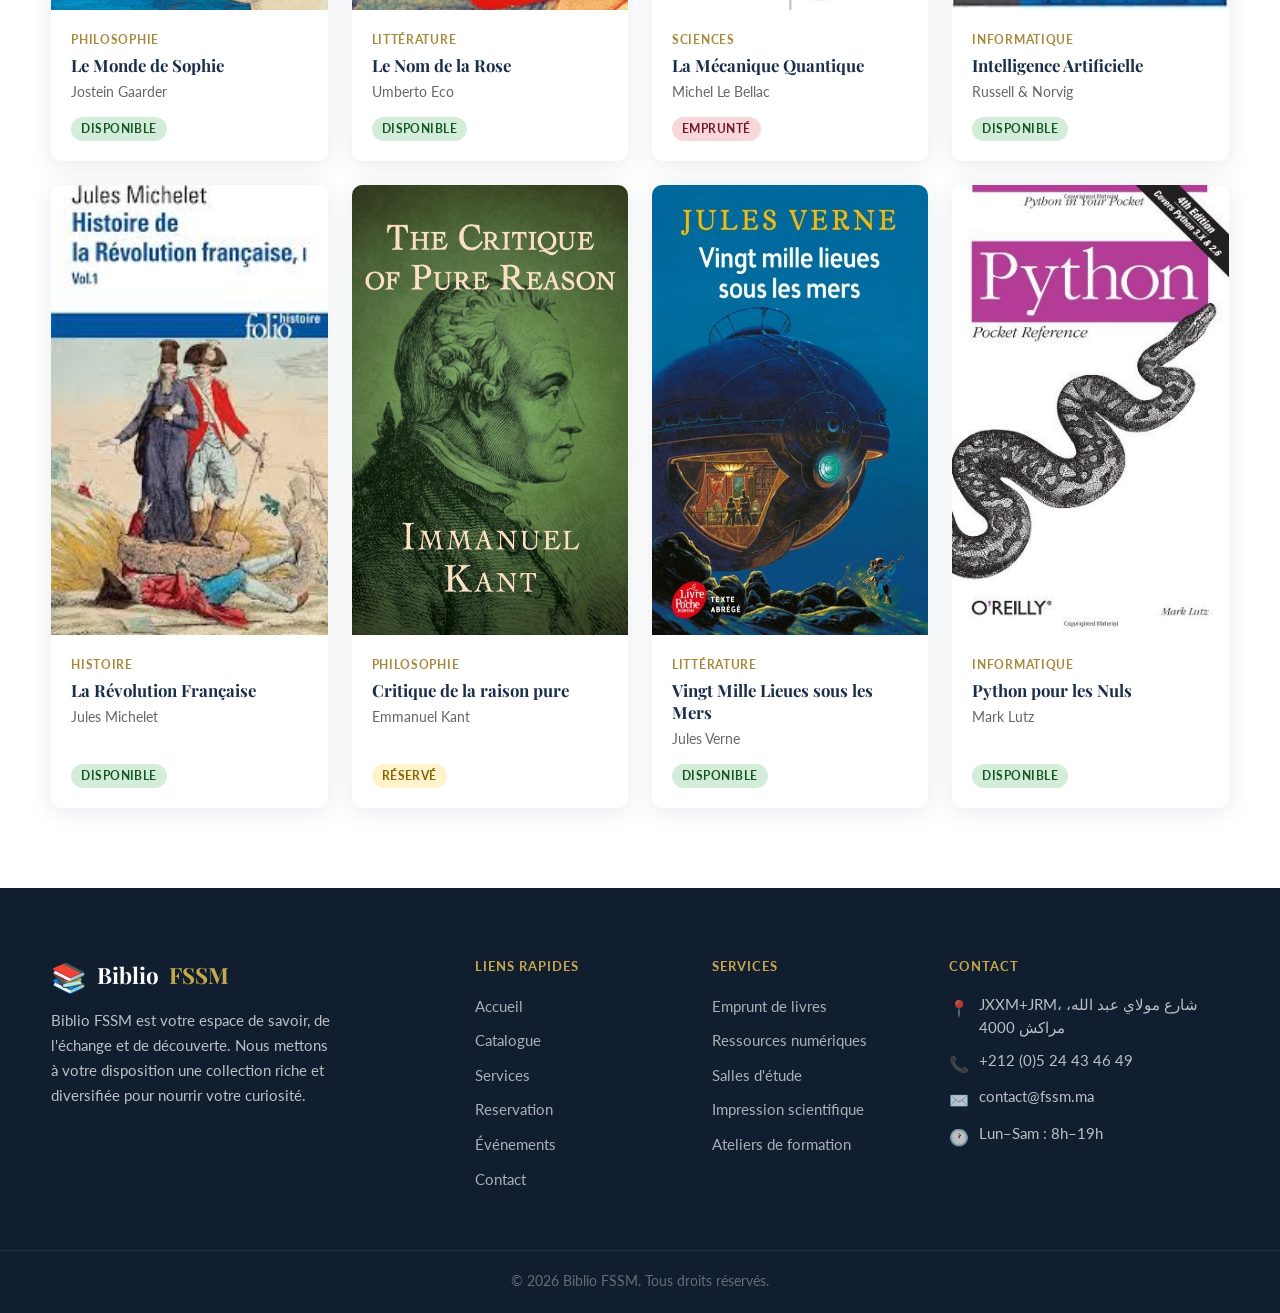
==== commit 154c9506: "modifié la ressource d'une image" ====
--- a/catalogue.html
+++ b/catalogue.html
@@ -127,7 +127,7 @@
 
         <!-- 5 — Philosophie -->
         <article class="book-card" data-category="philosophie">
-          <div class="book-cover" aria-hidden="true" style="display: contents;"><img src="images/Le Monde de Sophie.jfif" alt="Le Monde de Sophie" height="450px"></div>
+          <div class="book-cover" aria-hidden="true" style="display: contents;"><img src="images/Le monde de Sophie.jfif" alt="Le Monde de Sophie" height="450px"></div>
           <div class="book-body">
             <div class="book-category">Philosophie</div>
             <h3 class="book-title">Le Monde de Sophie</h3>
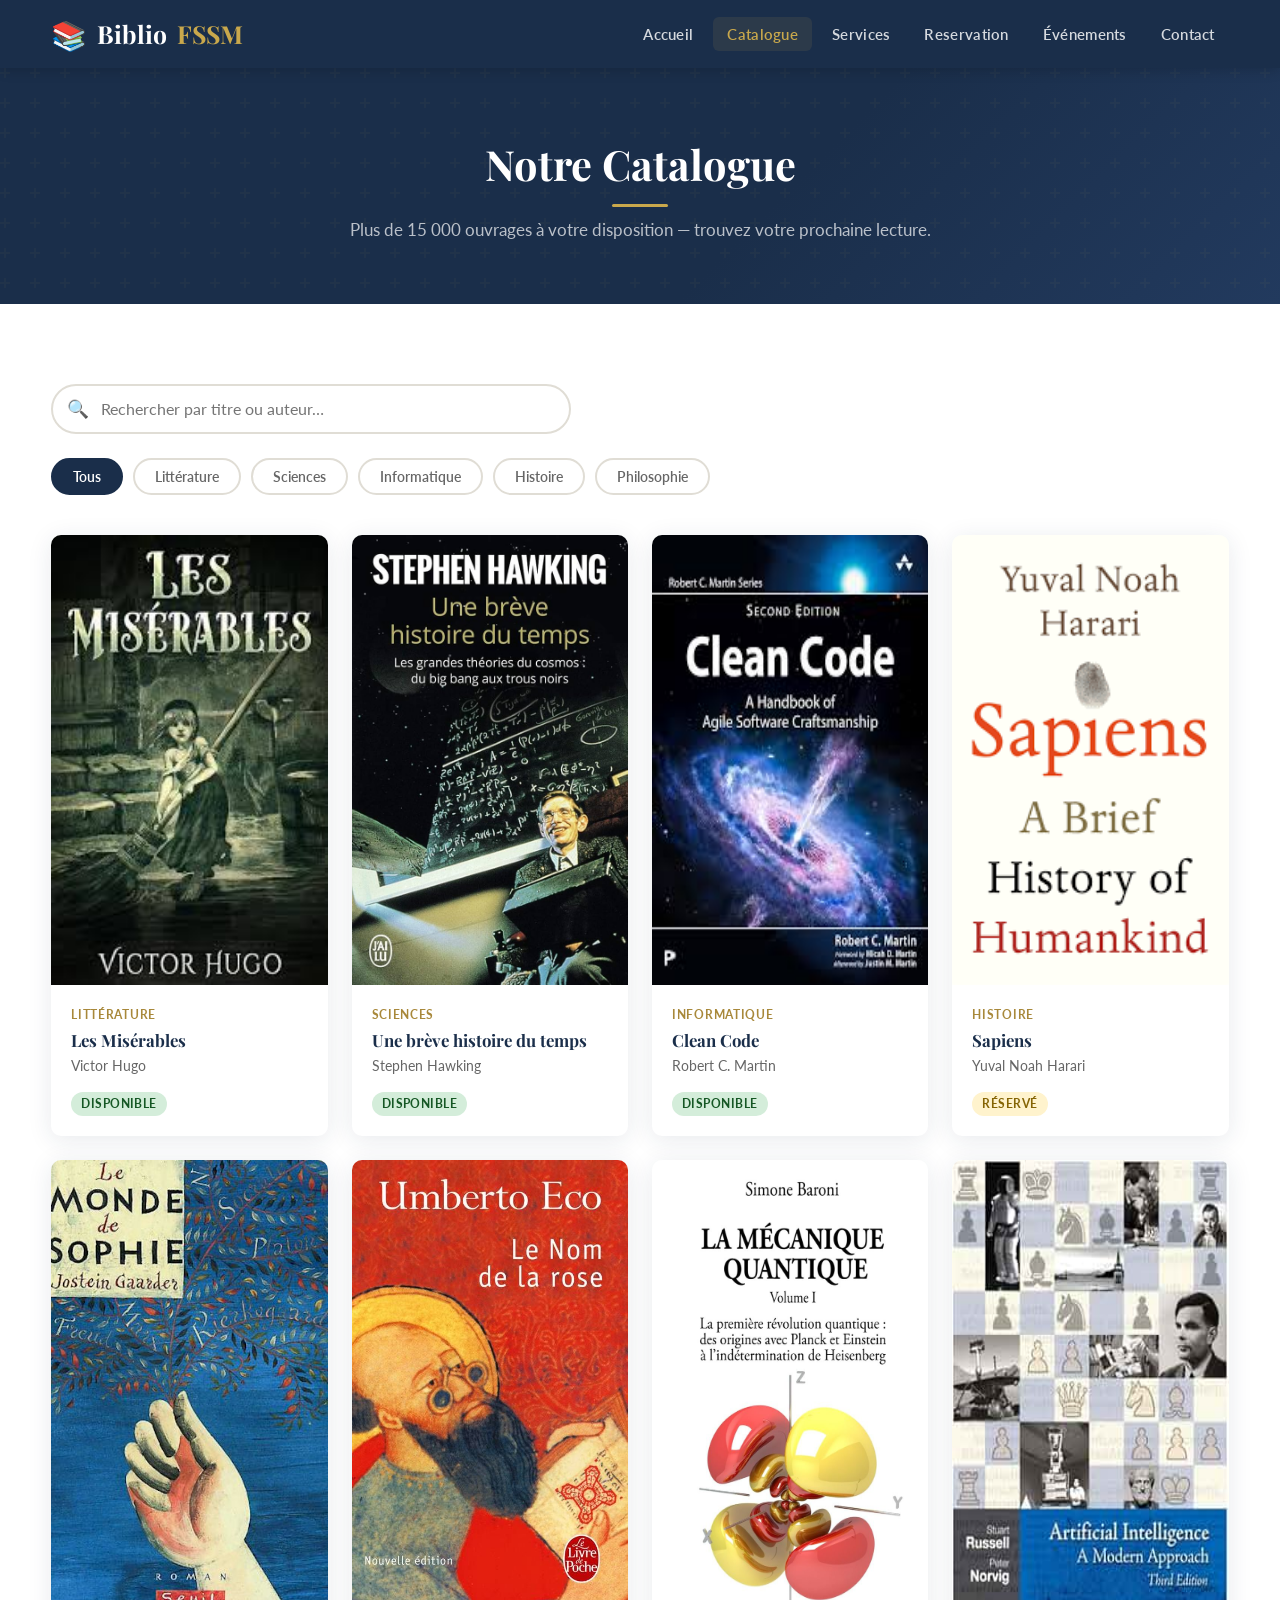
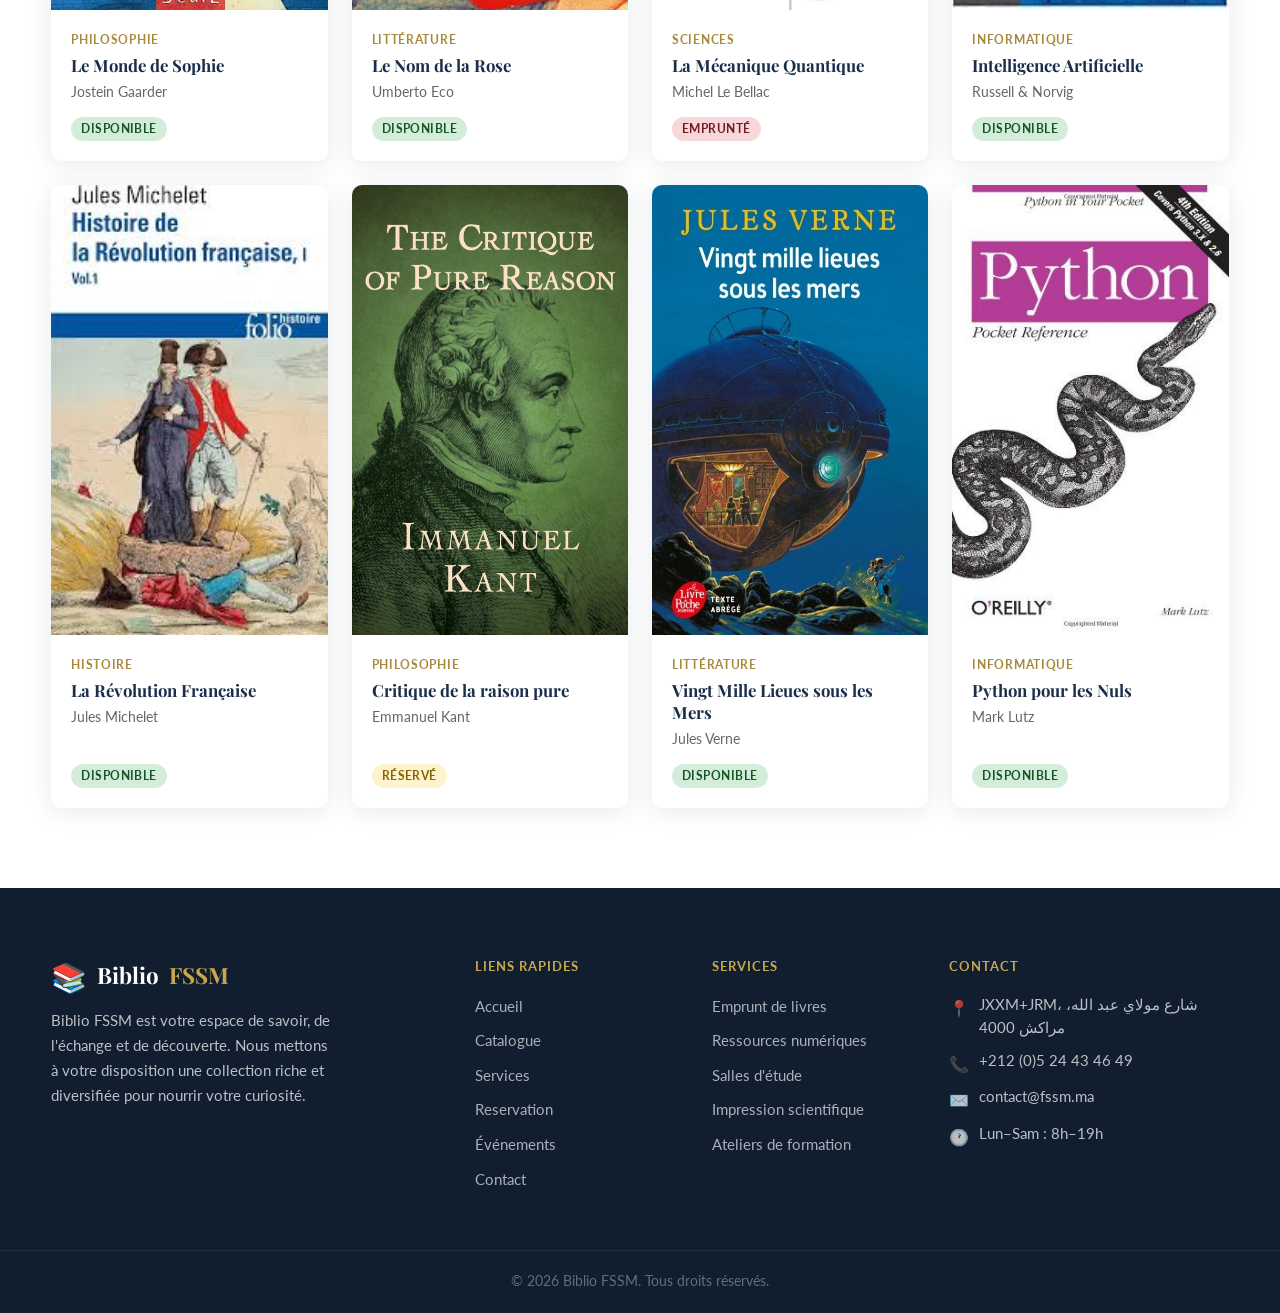
==== commit b2958472: "le même modification" ====
--- a/catalogue.html
+++ b/catalogue.html
@@ -127,7 +127,7 @@
 
         <!-- 5 — Philosophie -->
         <article class="book-card" data-category="philosophie">
-          <div class="book-cover" aria-hidden="true" style="display: contents;"><img src="images/Le monde de Sophie.jfif" alt="Le Monde de Sophie" height="450px"></div>
+          <div class="book-cover" aria-hidden="true" style="display: contents;"><img src="images/Le monde de Sophie.jpg" alt="Le Monde de Sophie" height="450px"></div>
           <div class="book-body">
             <div class="book-category">Philosophie</div>
             <h3 class="book-title">Le Monde de Sophie</h3>
